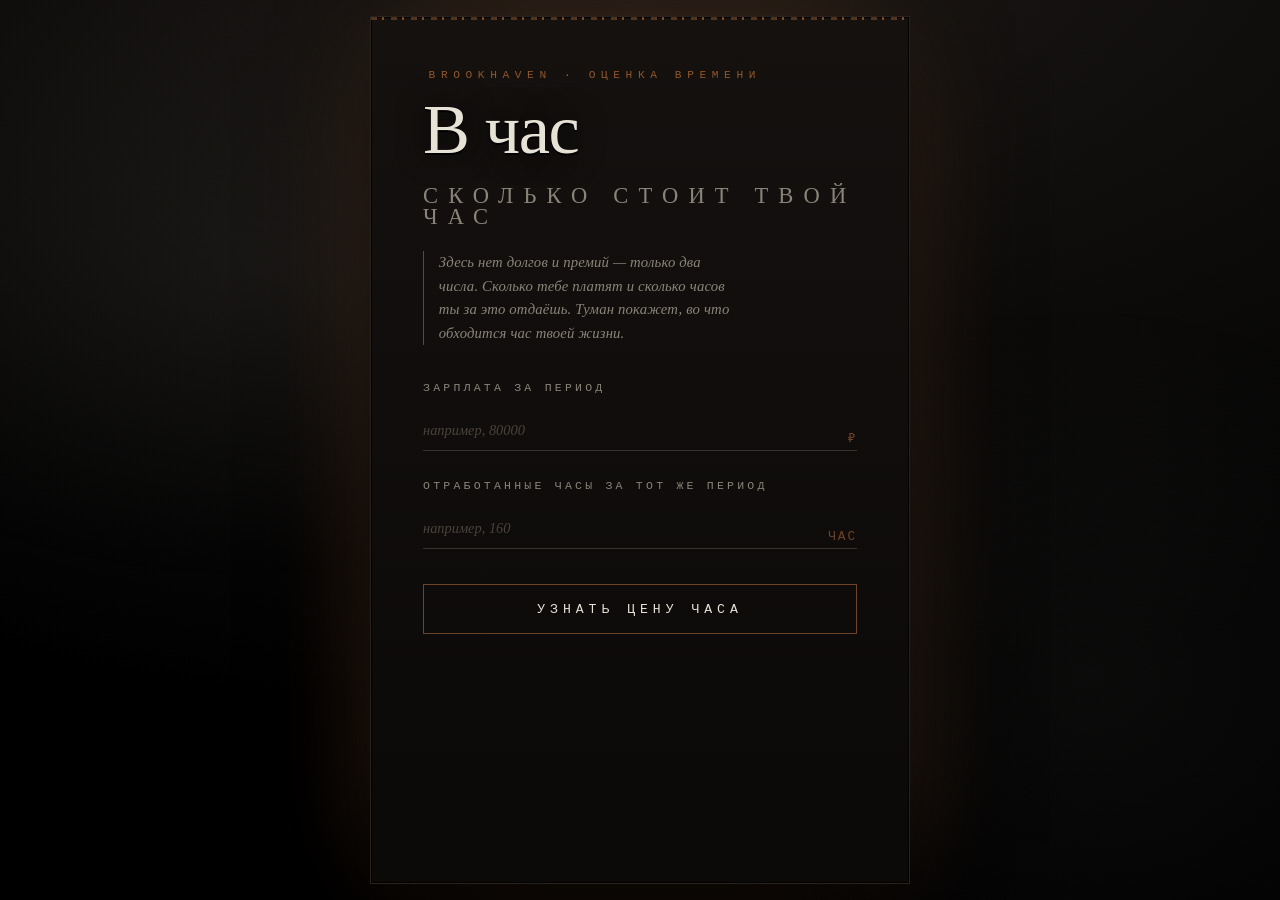
==== index.html @ 81066300 "Add hourly rate calculator with Silent Hill 2 aesthetic" ====
<!DOCTYPE html>
<html lang="ru">
<head>
<meta charset="UTF-8" />
<meta name="viewport" content="width=device-width, initial-scale=1.0" />
<title>В ЧАС — расчёт цены твоего времени</title>
<style>
  /*
    Silent Hill 2 — "Otherworld" income calculator.
    Палитра вытащена из ржавой решётки Подземелья, тумана Тихого Холма
    и сухой крови на стенах больницы Брукхейвен.
  */
  :root{
    --fog:        #c8c3b6;  /* выцветший туман */
    --ash:        #8a8478;  /* пепельный текст */
    --void:       #0a0908;  /* провал темноты */
    --void-soft:  #14110f;  /* грязный чёрный */
    --rust:       #6e4326;  /* ржавчина решётки */
    --rust-lit:   #a8632f;  /* подсвеченная ржавчина */
    --blood:      #6b1414;  /* запёкшаяся кровь */
    --blood-lit:  #9c2222;  /* свежее пятно */
    --bone:       #e7e2d6;  /* кость / бумага записки */
  }

  *{ box-sizing:border-box; margin:0; padding:0; }

  html,body{ height:100%; }

  body{
    min-height:100%;
    background:
      radial-gradient(120% 90% at 50% -10%, #1c1815 0%, var(--void) 60%, #000 100%);
    color:var(--fog);
    font-family:"Georgia","Times New Roman",serif;
    letter-spacing:.01em;
    display:flex;
    align-items:center;
    justify-content:center;
    padding:6vh 5vw;
    overflow-x:hidden;
    position:relative;
  }

  /* зернистый шум — телевизионная рябь приёмника */
  body::before{
    content:"";
    position:fixed;
    inset:-50%;
    pointer-events:none;
    z-index:5;
    opacity:.05;
    mix-blend-mode:overlay;
    background-image:url("data:image/svg+xml;utf8,<svg xmlns='http://www.w3.org/2000/svg' width='120' height='120'><filter id='n'><feTurbulence type='fractalNoise' baseFrequency='0.9' numOctaves='2' stitchTiles='stitch'/></filter><rect width='100%25' height='100%25' filter='url(%23n)'/></svg>");
    animation:grain .4s steps(3) infinite;
  }
  @keyframes grain{
    0%{transform:translate(0,0)} 33%{transform:translate(-2%,1%)} 66%{transform:translate(1%,-2%)} 100%{transform:translate(0,0)}
  }

  /* ползущий туман поверх всего */
  body::after{
    content:"";
    position:fixed;
    inset:0;
    pointer-events:none;
    z-index:4;
    background:
      radial-gradient(60% 50% at 20% 30%, rgba(200,195,182,.06), transparent 70%),
      radial-gradient(50% 60% at 85% 75%, rgba(200,195,182,.05), transparent 70%);
    animation:drift 26s ease-in-out infinite alternate;
  }
  @keyframes drift{
    from{transform:translate(-3%,0) scale(1.05)} to{transform:translate(4%,2%) scale(1.12)}
  }

  .frame{
    position:relative;
    z-index:6;
    width:100%;
    max-width:540px;
    background:linear-gradient(180deg, var(--void-soft), #0c0a09 90%);
    border:1px solid #2a231d;
    box-shadow:
      0 0 0 1px #000 inset,
      0 30px 80px -20px #000,
      0 0 120px -40px var(--rust);
    padding:clamp(28px,6vw,52px);
  }

  /* ржавая верхняя кромка — намёк на решётку Otherworld */
  .frame::before{
    content:"";
    position:absolute; left:0; right:0; top:0; height:3px;
    background:repeating-linear-gradient(90deg,
      var(--rust) 0 6px, transparent 6px 11px, var(--rust-lit) 11px 13px, transparent 13px 20px);
    opacity:.7;
  }

  .eyebrow{
    font-family:"Courier New",monospace;
    font-size:.7rem;
    letter-spacing:.5em;
    text-transform:uppercase;
    color:var(--rust-lit);
    padding-left:.5em;
    margin-bottom:1.4em;
    opacity:.85;
  }

  h1{
    font-size:clamp(2.6rem,11vw,4.4rem);
    line-height:.92;
    font-weight:400;
    color:var(--bone);
    letter-spacing:-.02em;
    text-shadow:0 2px 0 #000, 0 0 30px rgba(0,0,0,.9);
    margin-bottom:.15em;
  }
  h1 .pale{
    display:block;
    font-size:.32em;
    letter-spacing:.45em;
    color:var(--ash);
    text-transform:uppercase;
    margin-top:1.1em;
    text-shadow:none;
  }

  .note{
    font-style:italic;
    color:var(--ash);
    font-size:.92rem;
    line-height:1.6;
    margin:1.6em 0 2.4em;
    padding-left:1em;
    border-left:1px solid var(--rust);
    max-width:42ch;
  }

  .field{ margin-bottom:1.7em; }

  label{
    display:block;
    font-family:"Courier New",monospace;
    font-size:.72rem;
    letter-spacing:.28em;
    text-transform:uppercase;
    color:var(--ash);
    margin-bottom:.7em;
  }

  .input-wrap{ position:relative; }

  input[type="text"]{
    width:100%;
    background:transparent;
    border:none;
    border-bottom:1px solid #3a312a;
    color:var(--bone);
    font-family:"Georgia",serif;
    font-size:1.9rem;
    padding:.2em 2.2em .25em 0;
    outline:none;
    transition:border-color .4s, color .4s;
  }
  input::placeholder{ color:#4a423a; font-style:italic; font-size:.9rem; }
  input:focus{ border-color:var(--rust-lit); color:#fff; }

  .unit{
    position:absolute; right:0; bottom:.45em;
    font-family:"Courier New",monospace;
    font-size:.8rem; color:var(--rust); letter-spacing:.15em;
  }

  /* подсветка-«фонарик» под активным полем */
  .input-wrap::after{
    content:""; position:absolute; left:0; bottom:-1px; height:1px; width:0;
    background:linear-gradient(90deg,var(--blood-lit),var(--rust-lit));
    transition:width .5s ease;
  }
  .input-wrap:focus-within::after{ width:100%; }

  button{
    width:100%;
    margin-top:.6em;
    background:transparent;
    color:var(--bone);
    border:1px solid var(--rust);
    font-family:"Courier New",monospace;
    font-size:.82rem;
    letter-spacing:.38em;
    text-transform:uppercase;
    padding:1.25em;
    cursor:pointer;
    position:relative;
    overflow:hidden;
    transition:color .4s, border-color .4s, letter-spacing .4s;
  }
  button::before{
    content:""; position:absolute; inset:0; z-index:-1;
    background:linear-gradient(90deg,var(--blood),var(--rust));
    transform:translateX(-101%);
    transition:transform .5s ease;
  }
  button:hover{ color:#fff; border-color:var(--blood-lit); letter-spacing:.44em; }
  button:hover::before{ transform:translateX(0); }
  button:focus-visible{ outline:2px solid var(--rust-lit); outline-offset:3px; }

  /* результат — проявляется из тумана */
  .verdict{
    margin-top:2.6em;
    padding-top:2em;
    border-top:1px solid #2a231d;
    opacity:0;
    filter:blur(8px);
    transform:translateY(10px);
    transition:opacity .9s ease, filter .9s ease, transform .9s ease;
  }
  .verdict.show{ opacity:1; filter:blur(0); transform:none; }

  .verdict .lead{
    font-family:"Courier New",monospace;
    font-size:.7rem; letter-spacing:.4em; text-transform:uppercase;
    color:var(--ash); margin-bottom:.5em;
  }
  .rate{
    font-size:clamp(3rem,16vw,5.5rem);
    line-height:1; color:var(--bone); font-weight:400;
    text-shadow:0 0 40px rgba(168,99,47,.25);
  }
  .rate small{ font-size:.28em; color:var(--rust-lit); letter-spacing:.1em; margin-left:.3em; }

  .epitaph{
    margin-top:1.1em;
    font-style:italic;
    font-size:.95rem;
    color:var(--ash);
    line-height:1.55;
    max-width:40ch;
  }

  .verdict.error .rate{ color:var(--blood-lit); font-size:clamp(1.6rem,7vw,2.4rem); font-style:italic; }
  .verdict.error .lead{ color:var(--blood-lit); }

  @media (prefers-reduced-motion: reduce){
    body::before, body::after{ animation:none; }
    .verdict{ transition:opacity .3s; filter:none; transform:none; }
  }
</style>
</head>
<body>
  <main class="frame">
    <p class="eyebrow">Brookhaven · оценка времени</p>
    <h1>В&nbsp;час
      <span class="pale">сколько стоит твой час</span>
    </h1>

    <p class="note">
      Здесь нет долгов и премий — только два числа. Сколько тебе платят и
      сколько часов ты за это отдаёшь. Туман покажет, во что обходится час
      твоей жизни.
    </p>

    <form id="calc" novalidate>
      <div class="field">
        <label for="salary">Зарплата за период</label>
        <div class="input-wrap">
          <input id="salary" type="text" inputmode="decimal"
                 placeholder="например, 80000" autocomplete="off" />
          <span class="unit">₽</span>
        </div>
      </div>

      <div class="field">
        <label for="hours">Отработанные часы за тот же период</label>
        <div class="input-wrap">
          <input id="hours" type="text" inputmode="decimal"
                 placeholder="например, 160" autocomplete="off" />
          <span class="unit">ЧАС</span>
        </div>
      </div>

      <button type="submit">Узнать цену часа</button>
    </form>

    <section id="verdict" class="verdict" aria-live="polite">
      <p class="lead">Цена одного часа</p>
      <p class="rate" id="rate">—</p>
      <p class="epitaph" id="epitaph"></p>
    </section>
  </main>

<script>
  (function(){
    "use strict";

    var form    = document.getElementById("calc");
    var salaryI = document.getElementById("salary");
    var hoursI  = document.getElementById("hours");
    var verdict = document.getElementById("verdict");
    var rateEl  = document.getElementById("rate");
    var epitaph = document.getElementById("epitaph");

    // парсим число, прощая пробелы и запятую вместо точки
    function num(raw){
      if(raw == null) return NaN;
      var cleaned = String(raw).replace(/\s/g,"").replace(",",".");
      if(cleaned === "") return NaN;
      return Number(cleaned);
    }

    function money(v){
      return v.toLocaleString("ru-RU",{ minimumFractionDigits:2, maximumFractionDigits:2 });
    }

    // строки в духе Тихого Холма — зависят от того, насколько дёшев час
    function epitaphFor(rate){
      if(rate < 100)  return "Туман густой. За такие деньги его и не разглядеть.";
      if(rate < 300)  return "Часы уходят в темноту по одному. Ты их почти не замечаешь.";
      if(rate < 700)  return "Каждый час чего-то стоит. Вопрос — стоишь ли ты его себе.";
      if(rate < 1500) return "Дорога. Но и плата за неё под стать.";
      return "Время здесь ценят. Постарайся не потратить его впустую.";
    }

    function fail(msg){
      verdict.classList.add("error");
      verdict.classList.remove("show");
      // перезапуск анимации проявления
      void verdict.offsetWidth;
      rateEl.textContent = msg;
      epitaph.textContent = "";
      verdict.classList.add("show");
    }

    function show(rate){
      verdict.classList.remove("error");
      verdict.classList.remove("show");
      void verdict.offsetWidth;
      rateEl.innerHTML = money(rate) + ' <small>₽ / час</small>';
      epitaph.textContent = epitaphFor(rate);
      verdict.classList.add("show");
    }

    form.addEventListener("submit", function(e){
      e.preventDefault();
      var s = num(salaryI.value);
      var h = num(hoursI.value);

      if(isNaN(s) || isNaN(h)){
        fail("Назови оба числа."); return;
      }
      if(s < 0 || h < 0){
        fail("Отрицательного времени не бывает."); return;
      }
      if(h === 0){
        fail("Ноль часов — ноль ответа."); return;
      }
      show(s / h);
    });
  })();
</script>
</body>
</html>
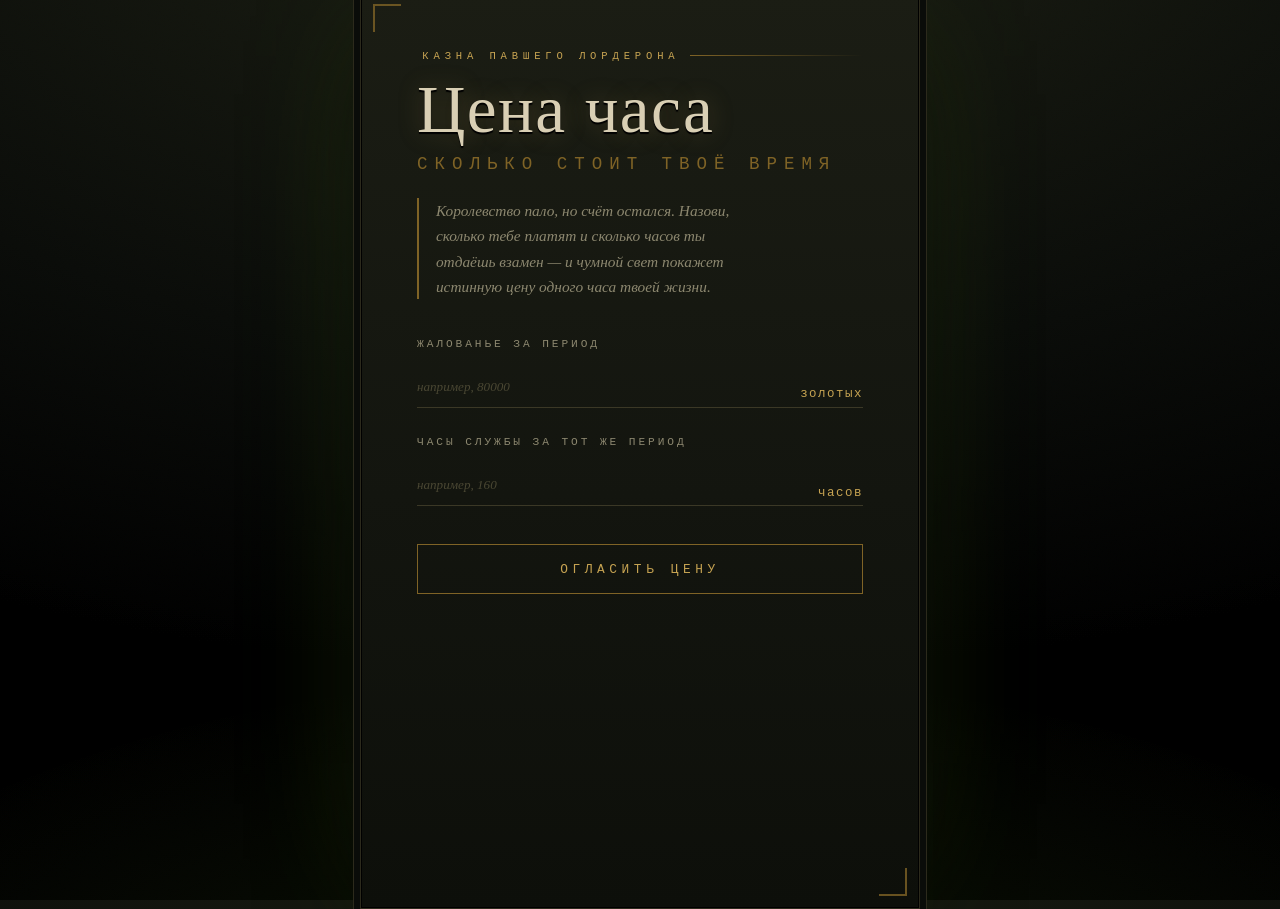
==== commit fe18f036: "Redesign UI with fallen Lordaeron / Forsaken aesthetic" ====
--- a/index.html
+++ b/index.html
@@ -3,287 +3,256 @@
 <head>
 <meta charset="UTF-8" />
 <meta name="viewport" content="width=device-width, initial-scale=1.0" />
-<title>В ЧАС — расчёт цены твоего времени</title>
+<title>Казна Лордерона — цена часа</title>
 <style>
   /*
-    Silent Hill 2 — "Otherworld" income calculator.
-    Палитра вытащена из ржавой решётки Подземелья, тумана Тихого Холма
-    и сухой крови на стенах больницы Брукхейвен.
+    Павший Лордерон / Отрекшиеся.
+    Потускневшее королевское золото на чёрном камне, кость пергамента
+    и некротический чумной свет Подгорода. Палитра аптекаря Чумы.
   */
   :root{
-    --fog:        #c8c3b6;  /* выцветший туман */
-    --ash:        #8a8478;  /* пепельный текст */
-    --void:       #0a0908;  /* провал темноты */
-    --void-soft:  #14110f;  /* грязный чёрный */
-    --rust:       #6e4326;  /* ржавчина решётки */
-    --rust-lit:   #a8632f;  /* подсвеченная ржавчина */
-    --blood:      #6b1414;  /* запёкшаяся кровь */
-    --blood-lit:  #9c2222;  /* свежее пятно */
-    --bone:       #e7e2d6;  /* кость / бумага записки */
+    --crypt:     #0a0c09;  /* провал склепа */
+    --stone:     #13150f;  /* камень стены */
+    --stone-up:  #1b1d14;  /* подсвеченный камень */
+    --bone:      #d9cfb4;  /* кость / пергамент */
+    --bone-dim:  #8c876f;  /* выцветший пергамент */
+    --gold:      #7f6326;  /* потускневшее золото */
+    --gold-lit:  #c6a352;  /* блик короны */
+    --blight:    #7bbf2e;  /* чумная зелень */
+    --blight-lit:#aef25a;  /* свечение язвы */
+    --rot:       #2a3318;  /* мшистый тлен */
+    --royal:     #3a2348;  /* королевский пурпур, выцветший */
   }
 
   *{ box-sizing:border-box; margin:0; padding:0; }
-
   html,body{ height:100%; }
 
   body{
     min-height:100%;
     background:
-      radial-gradient(120% 90% at 50% -10%, #1c1815 0%, var(--void) 60%, #000 100%);
-    color:var(--fog);
-    font-family:"Georgia","Times New Roman",serif;
-    letter-spacing:.01em;
-    display:flex;
-    align-items:center;
-    justify-content:center;
+      radial-gradient(130% 80% at 50% 118%, rgba(123,191,46,.10), transparent 55%),
+      radial-gradient(120% 90% at 50% -15%, #1d2014 0%, var(--crypt) 62%, #000 100%);
+    color:var(--bone);
+    font-family:"Palatino Linotype","Book Antiqua",Palatino,"Georgia",serif;
+    display:flex; align-items:center; justify-content:center;
     padding:6vh 5vw;
-    overflow-x:hidden;
-    position:relative;
-  }
-
-  /* зернистый шум — телевизионная рябь приёмника */
+    position:relative; overflow-x:hidden;
+  }
+
+  /* поднимающиеся чумные споры */
+  .spore{
+    position:fixed; bottom:-12px; z-index:2;
+    width:3px; height:3px; border-radius:50%;
+    background:var(--blight-lit);
+    box-shadow:0 0 6px 1px rgba(174,242,90,.7);
+    opacity:0; pointer-events:none;
+    animation:rise linear infinite;
+  }
+  @keyframes rise{
+    0%{ transform:translateY(0) translateX(0); opacity:0; }
+    12%{ opacity:.55; }
+    80%{ opacity:.35; }
+    100%{ transform:translateY(-104vh) translateX(var(--sx,10px)); opacity:0; }
+  }
+
+  /* лёгкая каменная зернистость */
   body::before{
-    content:"";
-    position:fixed;
-    inset:-50%;
-    pointer-events:none;
-    z-index:5;
-    opacity:.05;
-    mix-blend-mode:overlay;
-    background-image:url("data:image/svg+xml;utf8,<svg xmlns='http://www.w3.org/2000/svg' width='120' height='120'><filter id='n'><feTurbulence type='fractalNoise' baseFrequency='0.9' numOctaves='2' stitchTiles='stitch'/></filter><rect width='100%25' height='100%25' filter='url(%23n)'/></svg>");
-    animation:grain .4s steps(3) infinite;
-  }
-  @keyframes grain{
-    0%{transform:translate(0,0)} 33%{transform:translate(-2%,1%)} 66%{transform:translate(1%,-2%)} 100%{transform:translate(0,0)}
-  }
-
-  /* ползущий туман поверх всего */
-  body::after{
-    content:"";
-    position:fixed;
-    inset:0;
-    pointer-events:none;
-    z-index:4;
+    content:""; position:fixed; inset:0; z-index:1; pointer-events:none;
+    opacity:.045; mix-blend-mode:overlay;
+    background-image:url("data:image/svg+xml;utf8,<svg xmlns='http://www.w3.org/2000/svg' width='140' height='140'><filter id='n'><feTurbulence type='fractalNoise' baseFrequency='0.85' numOctaves='2'/></filter><rect width='100%25' height='100%25' filter='url(%23n)'/></svg>");
+  }
+
+  .decree{
+    position:relative; z-index:3;
+    width:100%; max-width:560px;
     background:
-      radial-gradient(60% 50% at 20% 30%, rgba(200,195,182,.06), transparent 70%),
-      radial-gradient(50% 60% at 85% 75%, rgba(200,195,182,.05), transparent 70%);
-    animation:drift 26s ease-in-out infinite alternate;
-  }
-  @keyframes drift{
-    from{transform:translate(-3%,0) scale(1.05)} to{transform:translate(4%,2%) scale(1.12)}
-  }
-
-  .frame{
-    position:relative;
-    z-index:6;
-    width:100%;
-    max-width:540px;
-    background:linear-gradient(180deg, var(--void-soft), #0c0a09 90%);
-    border:1px solid #2a231d;
+      linear-gradient(180deg, var(--stone-up), var(--stone) 55%, #0d0f0a 100%);
+    border:1px solid #2c2a1c;
+    padding:clamp(30px,6.5vw,58px) clamp(26px,6vw,56px) clamp(34px,6vw,56px);
     box-shadow:
       0 0 0 1px #000 inset,
-      0 30px 80px -20px #000,
-      0 0 120px -40px var(--rust);
-    padding:clamp(28px,6vw,52px);
-  }
-
-  /* ржавая верхняя кромка — намёк на решётку Otherworld */
-  .frame::before{
-    content:"";
-    position:absolute; left:0; right:0; top:0; height:3px;
-    background:repeating-linear-gradient(90deg,
-      var(--rust) 0 6px, transparent 6px 11px, var(--rust-lit) 11px 13px, transparent 13px 20px);
-    opacity:.7;
-  }
-
-  .eyebrow{
+      0 0 0 6px #0a0c09,
+      0 0 0 7px #2c2a1c,
+      0 40px 90px -25px #000,
+      0 0 160px -50px rgba(123,191,46,.4);
+  }
+  /* золочёные уголки королевского указа */
+  .decree::before, .decree::after{
+    content:""; position:absolute; width:26px; height:26px; pointer-events:none;
+    border:2px solid var(--gold); opacity:.8;
+  }
+  .decree::before{ top:12px; left:12px; border-right:none; border-bottom:none; }
+  .decree::after{ bottom:12px; right:12px; border-left:none; border-top:none; }
+
+  .crest{
     font-family:"Courier New",monospace;
-    font-size:.7rem;
-    letter-spacing:.5em;
-    text-transform:uppercase;
-    color:var(--rust-lit);
-    padding-left:.5em;
-    margin-bottom:1.4em;
-    opacity:.85;
-  }
+    font-size:.66rem; letter-spacing:.46em; text-transform:uppercase;
+    color:var(--gold-lit); padding-left:.5em; margin-bottom:1.5em;
+    display:flex; align-items:center; gap:1em;
+  }
+  .crest::after{ content:""; flex:1; height:1px;
+    background:linear-gradient(90deg, var(--gold), transparent); }
 
   h1{
-    font-size:clamp(2.6rem,11vw,4.4rem);
-    line-height:.92;
-    font-weight:400;
+    font-size:clamp(2.5rem,10vw,4.2rem);
+    line-height:.94; font-weight:400; letter-spacing:.02em;
     color:var(--bone);
-    letter-spacing:-.02em;
-    text-shadow:0 2px 0 #000, 0 0 30px rgba(0,0,0,.9);
-    margin-bottom:.15em;
-  }
-  h1 .pale{
-    display:block;
-    font-size:.32em;
-    letter-spacing:.45em;
-    color:var(--ash);
-    text-transform:uppercase;
-    margin-top:1.1em;
+    /* выгравированное золото на камне */
+    text-shadow:
+      0 1px 0 #000, 0 2px 1px #000,
+      0 0 26px rgba(198,163,82,.25);
+    margin-bottom:.2em;
+  }
+  h1 .sub{
+    display:block; margin-top:.85em;
+    font-size:.26em; letter-spacing:.4em; text-transform:uppercase;
+    color:var(--gold); font-family:"Courier New",monospace;
     text-shadow:none;
   }
 
-  .note{
-    font-style:italic;
-    color:var(--ash);
-    font-size:.92rem;
-    line-height:1.6;
-    margin:1.6em 0 2.4em;
-    padding-left:1em;
-    border-left:1px solid var(--rust);
-    max-width:42ch;
-  }
-
-  .field{ margin-bottom:1.7em; }
-
+  .scripture{
+    font-style:italic; color:var(--bone-dim);
+    font-size:.96rem; line-height:1.65; max-width:44ch;
+    margin:1.7em 0 2.5em; padding-left:1.1em;
+    border-left:2px solid var(--gold);
+  }
+
+  .field{ margin-bottom:1.8em; }
   label{
-    display:block;
-    font-family:"Courier New",monospace;
-    font-size:.72rem;
-    letter-spacing:.28em;
-    text-transform:uppercase;
-    color:var(--ash);
-    margin-bottom:.7em;
-  }
-
-  .input-wrap{ position:relative; }
-
+    display:block; font-family:"Courier New",monospace;
+    font-size:.7rem; letter-spacing:.26em; text-transform:uppercase;
+    color:var(--bone-dim); margin-bottom:.75em;
+  }
+  .well{ position:relative; }
   input[type="text"]{
-    width:100%;
-    background:transparent;
-    border:none;
-    border-bottom:1px solid #3a312a;
-    color:var(--bone);
-    font-family:"Georgia",serif;
-    font-size:1.9rem;
-    padding:.2em 2.2em .25em 0;
-    outline:none;
+    width:100%; background:transparent; border:none;
+    border-bottom:1px solid #3b3826; color:var(--bone);
+    font-family:inherit; font-size:1.95rem;
+    padding:.15em 2.4em .25em 0; outline:none;
     transition:border-color .4s, color .4s;
   }
-  input::placeholder{ color:#4a423a; font-style:italic; font-size:.9rem; }
-  input:focus{ border-color:var(--rust-lit); color:#fff; }
-
-  .unit{
-    position:absolute; right:0; bottom:.45em;
-    font-family:"Courier New",monospace;
-    font-size:.8rem; color:var(--rust); letter-spacing:.15em;
-  }
-
-  /* подсветка-«фонарик» под активным полем */
-  .input-wrap::after{
+  input::placeholder{ color:#4a4733; font-style:italic; font-size:.82rem; }
+  input:focus{ border-color:var(--blight); color:#fff; }
+  .coin{
+    position:absolute; right:0; bottom:.5em;
+    font-family:"Courier New",monospace; font-size:.78rem;
+    color:var(--gold-lit); letter-spacing:.12em;
+  }
+  .well::after{
     content:""; position:absolute; left:0; bottom:-1px; height:1px; width:0;
-    background:linear-gradient(90deg,var(--blood-lit),var(--rust-lit));
+    background:linear-gradient(90deg, var(--blight-lit), var(--gold-lit));
+    box-shadow:0 0 8px rgba(174,242,90,.6);
     transition:width .5s ease;
   }
-  .input-wrap:focus-within::after{ width:100%; }
+  .well:focus-within::after{ width:100%; }
 
   button{
-    width:100%;
-    margin-top:.6em;
-    background:transparent;
-    color:var(--bone);
-    border:1px solid var(--rust);
-    font-family:"Courier New",monospace;
-    font-size:.82rem;
-    letter-spacing:.38em;
-    text-transform:uppercase;
-    padding:1.25em;
-    cursor:pointer;
-    position:relative;
-    overflow:hidden;
-    transition:color .4s, border-color .4s, letter-spacing .4s;
+    width:100%; margin-top:.7em;
+    background:transparent; color:var(--gold-lit);
+    border:1px solid var(--gold);
+    font-family:"Courier New",monospace; font-size:.8rem;
+    letter-spacing:.36em; text-transform:uppercase;
+    padding:1.3em; cursor:pointer; position:relative; overflow:hidden;
+    transition:color .4s, border-color .4s, letter-spacing .4s, box-shadow .4s;
   }
   button::before{
     content:""; position:absolute; inset:0; z-index:-1;
-    background:linear-gradient(90deg,var(--blood),var(--rust));
-    transform:translateX(-101%);
-    transition:transform .5s ease;
-  }
-  button:hover{ color:#fff; border-color:var(--blood-lit); letter-spacing:.44em; }
+    background:linear-gradient(90deg, var(--rot), var(--blight));
+    transform:translateX(-101%); transition:transform .5s ease;
+  }
+  button:hover{
+    color:#0a0c09; border-color:var(--blight-lit); letter-spacing:.42em;
+    box-shadow:0 0 30px -6px rgba(174,242,90,.5);
+  }
   button:hover::before{ transform:translateX(0); }
-  button:focus-visible{ outline:2px solid var(--rust-lit); outline-offset:3px; }
-
-  /* результат — проявляется из тумана */
+  button:focus-visible{ outline:2px solid var(--blight-lit); outline-offset:3px; }
+
   .verdict{
-    margin-top:2.6em;
-    padding-top:2em;
-    border-top:1px solid #2a231d;
-    opacity:0;
-    filter:blur(8px);
-    transform:translateY(10px);
+    margin-top:2.7em; padding-top:2.1em;
+    border-top:1px solid #2c2a1c; text-align:center;
+    opacity:0; filter:blur(7px); transform:translateY(10px);
     transition:opacity .9s ease, filter .9s ease, transform .9s ease;
   }
   .verdict.show{ opacity:1; filter:blur(0); transform:none; }
 
-  .verdict .lead{
-    font-family:"Courier New",monospace;
-    font-size:.7rem; letter-spacing:.4em; text-transform:uppercase;
-    color:var(--ash); margin-bottom:.5em;
+  /* печать-сигила над приговором */
+  .sigil{
+    width:42px; height:42px; margin:0 auto .9em;
+    border:1px solid var(--gold); border-radius:50%;
+    display:grid; place-items:center; position:relative;
+    color:var(--blight-lit); font-size:1.1rem;
+    box-shadow:0 0 18px -2px rgba(174,242,90,.5), inset 0 0 12px -4px rgba(174,242,90,.5);
+  }
+  .sigil::before{
+    content:""; position:absolute; inset:4px; border:1px solid #2c2a1c; border-radius:50%;
+  }
+  .verdict.show .sigil{ animation:pulse 3.2s ease-in-out infinite; }
+  @keyframes pulse{ 0%,100%{ box-shadow:0 0 14px -2px rgba(174,242,90,.4), inset 0 0 10px -4px rgba(174,242,90,.4);} 50%{ box-shadow:0 0 26px 0 rgba(174,242,90,.7), inset 0 0 16px -3px rgba(174,242,90,.7);} }
+
+  .lead{
+    font-family:"Courier New",monospace; font-size:.68rem;
+    letter-spacing:.38em; text-transform:uppercase;
+    color:var(--bone-dim); margin-bottom:.55em;
   }
   .rate{
-    font-size:clamp(3rem,16vw,5.5rem);
-    line-height:1; color:var(--bone); font-weight:400;
-    text-shadow:0 0 40px rgba(168,99,47,.25);
-  }
-  .rate small{ font-size:.28em; color:var(--rust-lit); letter-spacing:.1em; margin-left:.3em; }
-
+    font-size:clamp(3rem,15vw,5.4rem); line-height:1; color:#eafad0;
+    text-shadow:0 0 36px rgba(174,242,90,.45), 0 2px 0 #000;
+  }
+  .rate small{ font-size:.26em; color:var(--gold-lit); letter-spacing:.1em; margin-left:.35em; text-shadow:none; }
   .epitaph{
-    margin-top:1.1em;
-    font-style:italic;
-    font-size:.95rem;
-    color:var(--ash);
-    line-height:1.55;
-    max-width:40ch;
-  }
-
-  .verdict.error .rate{ color:var(--blood-lit); font-size:clamp(1.6rem,7vw,2.4rem); font-style:italic; }
-  .verdict.error .lead{ color:var(--blood-lit); }
+    margin-top:1.15em; font-style:italic; color:var(--bone-dim);
+    font-size:.98rem; line-height:1.6; max-width:42ch;
+    margin-left:auto; margin-right:auto;
+  }
+  .verdict.error .sigil{ color:#d98a8a; border-color:#5a2a2a; box-shadow:0 0 16px -3px rgba(180,60,60,.5); }
+  .verdict.error .rate{ font-size:clamp(1.5rem,6.5vw,2.3rem); color:#d98a8a; font-style:italic; text-shadow:0 2px 0 #000; }
+  .verdict.error .lead{ color:#9c5454; }
 
   @media (prefers-reduced-motion: reduce){
-    body::before, body::after{ animation:none; }
+    .spore{ display:none; }
     .verdict{ transition:opacity .3s; filter:none; transform:none; }
+    .verdict.show .sigil{ animation:none; }
   }
 </style>
 </head>
 <body>
-  <main class="frame">
-    <p class="eyebrow">Brookhaven · оценка времени</p>
-    <h1>В&nbsp;час
-      <span class="pale">сколько стоит твой час</span>
+  <main class="decree">
+    <p class="crest">Казна павшего Лордерона</p>
+
+    <h1>Цена часа
+      <span class="sub">сколько стоит твоё время</span>
     </h1>
 
-    <p class="note">
-      Здесь нет долгов и премий — только два числа. Сколько тебе платят и
-      сколько часов ты за это отдаёшь. Туман покажет, во что обходится час
-      твоей жизни.
+    <p class="scripture">
+      Королевство пало, но счёт остался. Назови, сколько тебе платят и
+      сколько часов ты отдаёшь взамен — и чумной свет покажет истинную
+      цену одного часа твоей жизни.
     </p>
 
     <form id="calc" novalidate>
       <div class="field">
-        <label for="salary">Зарплата за период</label>
-        <div class="input-wrap">
+        <label for="salary">Жалованье за период</label>
+        <div class="well">
           <input id="salary" type="text" inputmode="decimal"
                  placeholder="например, 80000" autocomplete="off" />
-          <span class="unit">₽</span>
+          <span class="coin">золотых</span>
         </div>
       </div>
 
       <div class="field">
-        <label for="hours">Отработанные часы за тот же период</label>
-        <div class="input-wrap">
+        <label for="hours">Часы службы за тот же период</label>
+        <div class="well">
           <input id="hours" type="text" inputmode="decimal"
                  placeholder="например, 160" autocomplete="off" />
-          <span class="unit">ЧАС</span>
+          <span class="coin">часов</span>
         </div>
       </div>
 
-      <button type="submit">Узнать цену часа</button>
+      <button type="submit">Огласить цену</button>
     </form>
 
     <section id="verdict" class="verdict" aria-live="polite">
+      <div class="sigil" aria-hidden="true">☠</div>
       <p class="lead">Цена одного часа</p>
       <p class="rate" id="rate">—</p>
       <p class="epitaph" id="epitaph"></p>
@@ -301,43 +270,31 @@
     var rateEl  = document.getElementById("rate");
     var epitaph = document.getElementById("epitaph");
 
-    // парсим число, прощая пробелы и запятую вместо точки
     function num(raw){
       if(raw == null) return NaN;
-      var cleaned = String(raw).replace(/\s/g,"").replace(",",".");
-      if(cleaned === "") return NaN;
-      return Number(cleaned);
-    }
-
+      var c = String(raw).replace(/\s/g,"").replace(",",".");
+      if(c === "") return NaN;
+      return Number(c);
+    }
     function money(v){
       return v.toLocaleString("ru-RU",{ minimumFractionDigits:2, maximumFractionDigits:2 });
     }
 
-    // строки в духе Тихого Холма — зависят от того, насколько дёшев час
+    // приговоры в духе Отрекшихся — тем мрачнее, чем дешевле час
     function epitaphFor(rate){
-      if(rate < 100)  return "Туман густой. За такие деньги его и не разглядеть.";
-      if(rate < 300)  return "Часы уходят в темноту по одному. Ты их почти не замечаешь.";
-      if(rate < 700)  return "Каждый час чего-то стоит. Вопрос — стоишь ли ты его себе.";
-      if(rate < 1500) return "Дорога. Но и плата за неё под стать.";
-      return "Время здесь ценят. Постарайся не потратить его впустую.";
-    }
-
-    function fail(msg){
-      verdict.classList.add("error");
+      if(rate < 100)  return "За такую плату даже мёртвые не встанут с колен.";
+      if(rate < 300)  return "Часы утекают, как песок сквозь костяные пальцы.";
+      if(rate < 700)  return "Достойно живого. Покуда ты ещё дышишь.";
+      if(rate < 1500) return "Король одобрил бы такую казну.";
+      return "Даже Тёмная Госпожа оценила бы твою цену.";
+    }
+
+    function render(cls, headHTML, body){
+      verdict.classList.toggle("error", cls === "error");
       verdict.classList.remove("show");
-      // перезапуск анимации проявления
-      void verdict.offsetWidth;
-      rateEl.textContent = msg;
-      epitaph.textContent = "";
-      verdict.classList.add("show");
-    }
-
-    function show(rate){
-      verdict.classList.remove("error");
-      verdict.classList.remove("show");
-      void verdict.offsetWidth;
-      rateEl.innerHTML = money(rate) + ' <small>₽ / час</small>';
-      epitaph.textContent = epitaphFor(rate);
+      void verdict.offsetWidth;          // перезапуск проявления
+      rateEl.innerHTML = headHTML;
+      epitaph.textContent = body || "";
       verdict.classList.add("show");
     }
 
@@ -346,17 +303,31 @@
       var s = num(salaryI.value);
       var h = num(hoursI.value);
 
-      if(isNaN(s) || isNaN(h)){
-        fail("Назови оба числа."); return;
-      }
-      if(s < 0 || h < 0){
-        fail("Отрицательного времени не бывает."); return;
-      }
-      if(h === 0){
-        fail("Ноль часов — ноль ответа."); return;
-      }
-      show(s / h);
+      if(isNaN(s) || isNaN(h)) return render("error", "Назови оба числа.");
+      if(s < 0 || h < 0)       return render("error", "Отрицательного времени не бывает.");
+      if(h === 0)              return render("error", "Ноль часов — ноль ответа.");
+
+      var rate = s / h;
+      render("ok", money(rate) + ' <small>зол. / час</small>', epitaphFor(rate));
     });
+  })();
+
+  // рассыпаем чумные споры
+  (function(){
+    if(window.matchMedia && window.matchMedia("(prefers-reduced-motion: reduce)").matches) return;
+    var n = 18;
+    for(var i=0;i<n;i++){
+      var s = document.createElement("span");
+      s.className = "spore";
+      s.style.left = (Math.random()*100) + "vw";
+      s.style.setProperty("--sx", (Math.random()*60-30) + "px");
+      var dur = 9 + Math.random()*11;
+      s.style.animationDuration = dur + "s";
+      s.style.animationDelay = (-Math.random()*dur) + "s";
+      var sz = 2 + Math.random()*2.5;
+      s.style.width = s.style.height = sz + "px";
+      document.body.appendChild(s);
+    }
   })();
 </script>
 </body>
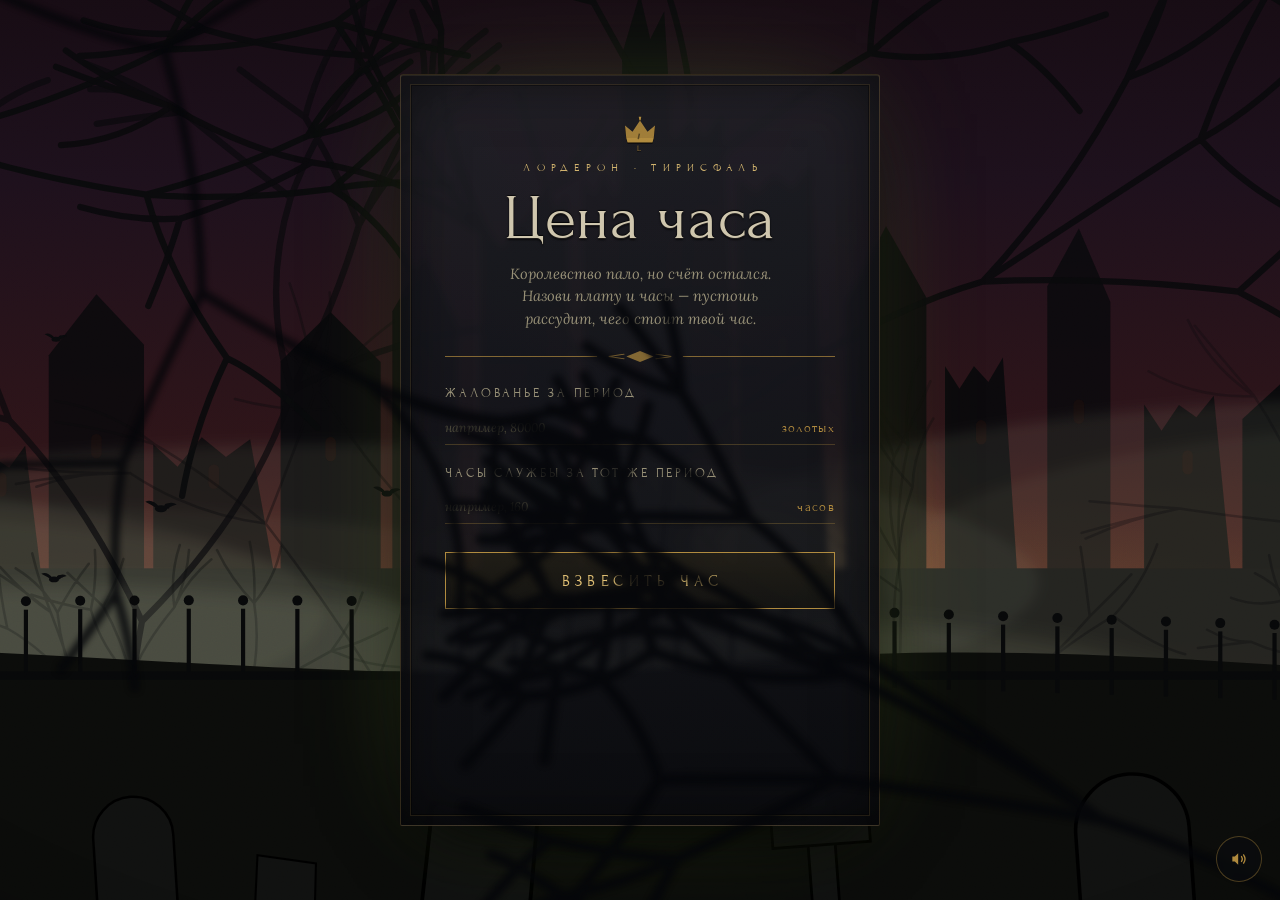
==== commit a5c3d764: "Redesign as parallax Tirisfal/Lordaeron scene with embedded fonts and reactive verdict" ====
--- a/index.html
+++ b/index.html
@@ -3,332 +3,764 @@
 <head>
 <meta charset="UTF-8" />
 <meta name="viewport" content="width=device-width, initial-scale=1.0" />
-<title>Казна Лордерона — цена часа</title>
+<meta name="theme-color" content="#0a0a0c" />
+<title>Цена часа — казначейство павшего Лордерона</title>
 <style>
-  /*
-    Павший Лордерон / Отрекшиеся.
-    Потускневшее королевское золото на чёрном камне, кость пергамента
-    и некротический чумной свет Подгорода. Палитра аптекаря Чумы.
-  */
-  :root{
-    --crypt:     #0a0c09;  /* провал склепа */
-    --stone:     #13150f;  /* камень стены */
-    --stone-up:  #1b1d14;  /* подсвеченный камень */
-    --bone:      #d9cfb4;  /* кость / пергамент */
-    --bone-dim:  #8c876f;  /* выцветший пергамент */
-    --gold:      #7f6326;  /* потускневшее золото */
-    --gold-lit:  #c6a352;  /* блик короны */
-    --blight:    #7bbf2e;  /* чумная зелень */
-    --blight-lit:#aef25a;  /* свечение язвы */
-    --rot:       #2a3318;  /* мшистый тлен */
-    --royal:     #3a2348;  /* королевский пурпур, выцветший */
-  }
-
-  *{ box-sizing:border-box; margin:0; padding:0; }
-  html,body{ height:100%; }
-
-  body{
-    min-height:100%;
-    background:
-      radial-gradient(130% 80% at 50% 118%, rgba(123,191,46,.10), transparent 55%),
-      radial-gradient(120% 90% at 50% -15%, #1d2014 0%, var(--crypt) 62%, #000 100%);
-    color:var(--bone);
-    font-family:"Palatino Linotype","Book Antiqua",Palatino,"Georgia",serif;
-    display:flex; align-items:center; justify-content:center;
-    padding:6vh 5vw;
-    position:relative; overflow-x:hidden;
-  }
-
-  /* поднимающиеся чумные споры */
-  .spore{
-    position:fixed; bottom:-12px; z-index:2;
-    width:3px; height:3px; border-radius:50%;
-    background:var(--blight-lit);
-    box-shadow:0 0 6px 1px rgba(174,242,90,.7);
-    opacity:0; pointer-events:none;
-    animation:rise linear infinite;
-  }
-  @keyframes rise{
-    0%{ transform:translateY(0) translateX(0); opacity:0; }
-    12%{ opacity:.55; }
-    80%{ opacity:.35; }
-    100%{ transform:translateY(-104vh) translateX(var(--sx,10px)); opacity:0; }
-  }
-
-  /* лёгкая каменная зернистость */
-  body::before{
-    content:""; position:fixed; inset:0; z-index:1; pointer-events:none;
-    opacity:.045; mix-blend-mode:overlay;
-    background-image:url("data:image/svg+xml;utf8,<svg xmlns='http://www.w3.org/2000/svg' width='140' height='140'><filter id='n'><feTurbulence type='fractalNoise' baseFrequency='0.85' numOctaves='2'/></filter><rect width='100%25' height='100%25' filter='url(%23n)'/></svg>");
-  }
-
-  .decree{
-    position:relative; z-index:3;
-    width:100%; max-width:560px;
-    background:
-      linear-gradient(180deg, var(--stone-up), var(--stone) 55%, #0d0f0a 100%);
-    border:1px solid #2c2a1c;
-    padding:clamp(30px,6.5vw,58px) clamp(26px,6vw,56px) clamp(34px,6vw,56px);
-    box-shadow:
-      0 0 0 1px #000 inset,
-      0 0 0 6px #0a0c09,
-      0 0 0 7px #2c2a1c,
-      0 40px 90px -25px #000,
-      0 0 160px -50px rgba(123,191,46,.4);
-  }
-  /* золочёные уголки королевского указа */
-  .decree::before, .decree::after{
-    content:""; position:absolute; width:26px; height:26px; pointer-events:none;
-    border:2px solid var(--gold); opacity:.8;
-  }
-  .decree::before{ top:12px; left:12px; border-right:none; border-bottom:none; }
-  .decree::after{ bottom:12px; right:12px; border-left:none; border-top:none; }
-
-  .crest{
-    font-family:"Courier New",monospace;
-    font-size:.66rem; letter-spacing:.46em; text-transform:uppercase;
-    color:var(--gold-lit); padding-left:.5em; margin-bottom:1.5em;
-    display:flex; align-items:center; gap:1em;
-  }
-  .crest::after{ content:""; flex:1; height:1px;
-    background:linear-gradient(90deg, var(--gold), transparent); }
-
-  h1{
-    font-size:clamp(2.5rem,10vw,4.2rem);
-    line-height:.94; font-weight:400; letter-spacing:.02em;
-    color:var(--bone);
-    /* выгравированное золото на камне */
-    text-shadow:
-      0 1px 0 #000, 0 2px 1px #000,
-      0 0 26px rgba(198,163,82,.25);
-    margin-bottom:.2em;
-  }
-  h1 .sub{
-    display:block; margin-top:.85em;
-    font-size:.26em; letter-spacing:.4em; text-transform:uppercase;
-    color:var(--gold); font-family:"Courier New",monospace;
-    text-shadow:none;
-  }
-
-  .scripture{
-    font-style:italic; color:var(--bone-dim);
-    font-size:.96rem; line-height:1.65; max-width:44ch;
-    margin:1.7em 0 2.5em; padding-left:1.1em;
-    border-left:2px solid var(--gold);
-  }
-
-  .field{ margin-bottom:1.8em; }
-  label{
-    display:block; font-family:"Courier New",monospace;
-    font-size:.7rem; letter-spacing:.26em; text-transform:uppercase;
-    color:var(--bone-dim); margin-bottom:.75em;
-  }
-  .well{ position:relative; }
-  input[type="text"]{
-    width:100%; background:transparent; border:none;
-    border-bottom:1px solid #3b3826; color:var(--bone);
-    font-family:inherit; font-size:1.95rem;
-    padding:.15em 2.4em .25em 0; outline:none;
-    transition:border-color .4s, color .4s;
-  }
-  input::placeholder{ color:#4a4733; font-style:italic; font-size:.82rem; }
-  input:focus{ border-color:var(--blight); color:#fff; }
-  .coin{
-    position:absolute; right:0; bottom:.5em;
-    font-family:"Courier New",monospace; font-size:.78rem;
-    color:var(--gold-lit); letter-spacing:.12em;
-  }
-  .well::after{
-    content:""; position:absolute; left:0; bottom:-1px; height:1px; width:0;
-    background:linear-gradient(90deg, var(--blight-lit), var(--gold-lit));
-    box-shadow:0 0 8px rgba(174,242,90,.6);
-    transition:width .5s ease;
-  }
-  .well:focus-within::after{ width:100%; }
-
-  button{
-    width:100%; margin-top:.7em;
-    background:transparent; color:var(--gold-lit);
-    border:1px solid var(--gold);
-    font-family:"Courier New",monospace; font-size:.8rem;
-    letter-spacing:.36em; text-transform:uppercase;
-    padding:1.3em; cursor:pointer; position:relative; overflow:hidden;
-    transition:color .4s, border-color .4s, letter-spacing .4s, box-shadow .4s;
-  }
-  button::before{
-    content:""; position:absolute; inset:0; z-index:-1;
-    background:linear-gradient(90deg, var(--rot), var(--blight));
-    transform:translateX(-101%); transition:transform .5s ease;
-  }
-  button:hover{
-    color:#0a0c09; border-color:var(--blight-lit); letter-spacing:.42em;
-    box-shadow:0 0 30px -6px rgba(174,242,90,.5);
-  }
-  button:hover::before{ transform:translateX(0); }
-  button:focus-visible{ outline:2px solid var(--blight-lit); outline-offset:3px; }
-
-  .verdict{
-    margin-top:2.7em; padding-top:2.1em;
-    border-top:1px solid #2c2a1c; text-align:center;
-    opacity:0; filter:blur(7px); transform:translateY(10px);
-    transition:opacity .9s ease, filter .9s ease, transform .9s ease;
-  }
-  .verdict.show{ opacity:1; filter:blur(0); transform:none; }
-
-  /* печать-сигила над приговором */
-  .sigil{
-    width:42px; height:42px; margin:0 auto .9em;
-    border:1px solid var(--gold); border-radius:50%;
-    display:grid; place-items:center; position:relative;
-    color:var(--blight-lit); font-size:1.1rem;
-    box-shadow:0 0 18px -2px rgba(174,242,90,.5), inset 0 0 12px -4px rgba(174,242,90,.5);
-  }
-  .sigil::before{
-    content:""; position:absolute; inset:4px; border:1px solid #2c2a1c; border-radius:50%;
-  }
-  .verdict.show .sigil{ animation:pulse 3.2s ease-in-out infinite; }
-  @keyframes pulse{ 0%,100%{ box-shadow:0 0 14px -2px rgba(174,242,90,.4), inset 0 0 10px -4px rgba(174,242,90,.4);} 50%{ box-shadow:0 0 26px 0 rgba(174,242,90,.7), inset 0 0 16px -3px rgba(174,242,90,.7);} }
-
-  .lead{
-    font-family:"Courier New",monospace; font-size:.68rem;
-    letter-spacing:.38em; text-transform:uppercase;
-    color:var(--bone-dim); margin-bottom:.55em;
-  }
-  .rate{
-    font-size:clamp(3rem,15vw,5.4rem); line-height:1; color:#eafad0;
-    text-shadow:0 0 36px rgba(174,242,90,.45), 0 2px 0 #000;
-  }
-  .rate small{ font-size:.26em; color:var(--gold-lit); letter-spacing:.1em; margin-left:.35em; text-shadow:none; }
-  .epitaph{
-    margin-top:1.15em; font-style:italic; color:var(--bone-dim);
-    font-size:.98rem; line-height:1.6; max-width:42ch;
-    margin-left:auto; margin-right:auto;
-  }
-  .verdict.error .sigil{ color:#d98a8a; border-color:#5a2a2a; box-shadow:0 0 16px -3px rgba(180,60,60,.5); }
-  .verdict.error .rate{ font-size:clamp(1.5rem,6.5vw,2.3rem); color:#d98a8a; font-style:italic; text-shadow:0 2px 0 #000; }
-  .verdict.error .lead{ color:#9c5454; }
-
-  @media (prefers-reduced-motion: reduce){
-    .spore{ display:none; }
-    .verdict{ transition:opacity .3s; filter:none; transform:none; }
-    .verdict.show .sigil{ animation:none; }
-  }
+@font-face{font-family:'Forum';font-style:normal;font-weight:400;font-display:swap;src:url([data-uri]) format('woff2');unicode-range:U+0301, U+0400-045F, U+0490-0491, U+04B0-04B1, U+2116;}@font-face{font-family:'Forum';font-style:normal;font-weight:400;font-display:swap;src:url([data-uri]) format('woff2');unicode-range:U+0000-00FF, U+0131, U+0152-0153, U+02BB-02BC, U+02C6, U+02DA, U+02DC, U+0304, U+0308, U+0329, U+2000-206F, U+20AC, U+2122, U+2191, U+2193, U+2212, U+2215, U+FEFF, U+FFFD;}@font-face{font-family:'Lora';font-style:italic;font-weight:400;font-display:swap;src:url([data-uri]) format('woff2');unicode-range:U+0301, U+0400-045F, U+0490-0491, U+04B0-04B1, U+2116;}@font-face{font-family:'Lora';font-style:italic;font-weight:400;font-display:swap;src:url([data-uri]) format('woff2');unicode-range:U+0000-00FF, U+0131, U+0152-0153, U+02BB-02BC, U+02C6, U+02DA, U+02DC, U+0304, U+0308, U+0329, U+2000-206F, U+20AC, U+2122, U+2191, U+2193, U+2212, U+2215, U+FEFF, U+FFFD;}@font-face{font-family:'Lora';font-style:normal;font-weight:400;font-display:swap;src:url([data-uri]) format('woff2');unicode-range:U+0301, U+0400-045F, U+0490-0491, U+04B0-04B1, U+2116;}@font-face{font-family:'Lora';font-style:normal;font-weight:400;font-display:swap;src:url([data-uri]) format('woff2');unicode-range:U+0000-00FF, U+0131, U+0152-0153, U+02BB-02BC, U+02C6, U+02DA, U+02DC, U+0304, U+0308, U+0329, U+2000-206F, U+20AC, U+2122, U+2191, U+2193, U+2212, U+2215, U+FEFF, U+FFFD;}
+
+/* =========================================================
+   ПАЛИТРА — Тирисфальские пустоши, руины Лордерона.
+   Сухая кровь неба, болезненный зелёный горизонт, кость,
+   потускневшее геральдическое золото, некротический свет.
+========================================================= */
+:root{
+  --ink:        #07070a;
+  --sky-top:    #140a10;
+  --sky-mid:    #2e1418;
+  --sky-blood:  #5a2418;
+  --sky-glow:   #7c5a22;
+  --sky-sick:   #4d5a2a;   /* зеленоватая муть у горизонта */
+  --fog:        #8a8f72;
+  --silhouette: #090a0c;
+  --bone:       #ddd3ba;
+  --bone-dim:   #968f76;
+  --stone:      #15161a;
+  --stone-up:   #20212630;
+  --gold:       #b08a3e;
+  --gold-lit:   #e1c074;
+  --gold-deep:  #5f4719;
+  --blight:     #9ace4a;
+  --blight-lit: #cdf07a;
+  --rust:       #7a3a1e;
+}
+
+*{ box-sizing:border-box; margin:0; padding:0; }
+html,body{ height:100%; }
+body{
+  background:var(--ink);
+  color:var(--bone);
+  font-family:"Lora","Georgia",serif;
+  overflow:hidden;
+  position:relative;
+}
+
+/* =========================== МИР =========================== */
+.world{ position:fixed; inset:-8% -6%; z-index:0; will-change:transform; }
+.layer{
+  position:absolute; inset:0;
+  will-change:transform;
+  transform:translate3d(var(--tx,0),var(--ty,0),0);
+}
+.layer svg{ display:block; width:100%; height:100%; }
+
+/* небо */
+.sky{
+  background:
+    radial-gradient(120% 70% at 64% 86%, rgba(124,90,34,.55), transparent 46%),
+    radial-gradient(140% 64% at 40% 98%, rgba(108,128,48,.42), transparent 56%),
+    radial-gradient(90% 50% at 64% 99%, rgba(77,90,42,.5), transparent 60%),
+    linear-gradient(180deg,
+      var(--sky-top) 0%, #1d101c 24%,
+      var(--sky-mid) 50%, var(--sky-blood) 76%, #34160e 100%);
+}
+/* кровавое солнце низко над пустошью */
+.sun{
+  position:absolute; left:60%; top:62%;
+  width:min(34vw,420px); aspect-ratio:1; border-radius:50%;
+  background:
+    radial-gradient(circle, rgba(231,192,116,.95) 0%, rgba(176,138,62,.55) 24%,
+      rgba(122,58,30,.30) 46%, transparent 70%);
+  transform:translate(-50%,-50%);
+  filter:blur(2px);
+  mix-blend-mode:screen;
+}
+.sun::after{
+  content:""; position:absolute; left:50%; top:50%;
+  width:36%; aspect-ratio:1; border-radius:50%; transform:translate(-50%,-50%);
+  background:radial-gradient(circle,#f1dca0 0%, #c79a4e 60%, transparent 75%);
+}
+
+/* туман — мягкие полосы */
+.fog{ pointer-events:none; mix-blend-mode:screen; opacity:.5; }
+.fog .band{ animation:drift linear infinite; }
+@keyframes drift{ from{transform:translateX(-12%);} to{transform:translateX(12%);} }
+
+/* земля */
+.ground{ }
+.vignette{
+  position:absolute; inset:0; pointer-events:none; z-index:6;
+  background:
+    radial-gradient(130% 110% at 50% 42%, transparent 52%, rgba(0,0,0,.5) 82%, rgba(0,0,0,.86) 100%);
+}
+/* передний план — ветви перед сценой, расфокус */
+.foreground{
+  position:fixed; inset:-8% -6%; z-index:6; pointer-events:none;
+  filter:blur(3px); opacity:.92;
+  transform:translate3d(var(--tx,0),var(--ty,0),0); will-change:transform;
+}
+.foreground svg{ position:absolute; inset:0; width:100%; height:100%; }
+
+/* зерно плёнки — финальный, очень тонкий слой */
+.grain{
+  position:fixed; inset:-50%; z-index:7; pointer-events:none;
+  opacity:.05; mix-blend-mode:overlay;
+  background-image:url("data:image/svg+xml;utf8,<svg xmlns='http://www.w3.org/2000/svg' width='160' height='160'><filter id='n'><feTurbulence type='fractalNoise' baseFrequency='0.8' numOctaves='2'/></filter><rect width='100%25' height='100%25' filter='url(%23n)'/></svg>");
+  animation:grainshift .5s steps(2) infinite;
+}
+@keyframes grainshift{ 0%{transform:translate(0,0)} 50%{transform:translate(-1.5%,1%)} 100%{transform:translate(1%,-1.5%)} }
+
+/* падающие листья / угли */
+.mote{
+  position:absolute; top:-5%;
+  color:var(--rust);
+  opacity:0; will-change:transform;
+  animation:fall linear infinite;
+}
+@keyframes fall{
+  0%{ transform:translate(0,-5vh) rotate(0deg); opacity:0; }
+  10%{ opacity:.7; }
+  90%{ opacity:.5; }
+  100%{ transform:translate(var(--drift,4vw),108vh) rotate(540deg); opacity:0; }
+}
+
+/* вороны */
+.crow{ position:absolute; transform-origin:center; color:var(--silhouette); }
+.crow .wing{ transform-box:fill-box; transform-origin:center; }
+.crow.flap .wing-l{ animation:flapL .42s ease-in-out infinite; }
+.crow.flap .wing-r{ animation:flapR .42s ease-in-out infinite; }
+@keyframes flapL{ 0%,100%{ transform:rotate(8deg);} 50%{ transform:rotate(-26deg);} }
+@keyframes flapR{ 0%,100%{ transform:rotate(-8deg);} 50%{ transform:rotate(26deg);} }
+.crow.flee{ animation:flee 2.6s cubic-bezier(.3,.1,.4,1) forwards; }
+@keyframes flee{
+  0%{ transform:translate(0,0) scale(1); opacity:1; }
+  100%{ transform:translate(var(--fx,40vw),-70vh) scale(.5); opacity:0; }
+}
+
+/* =========================== СТЕЛА (UI) =========================== */
+.stage{
+  position:relative; z-index:5; min-height:100svh;
+  display:flex; align-items:center; justify-content:center;
+  padding:5svh 5vw;
+}
+.stele{
+  position:relative; width:100%; max-width:480px;
+  padding:clamp(24px,3.4vw,38px) clamp(26px,4vw,44px) clamp(26px,3.4vw,38px);
+  background:
+    linear-gradient(180deg, rgba(32,33,40,.78), rgba(11,12,16,.86)),
+    radial-gradient(120% 80% at 50% 0%, rgba(120,90,40,.12), transparent 60%);
+  border:1px solid rgba(176,138,62,.22);
+  border-radius:3px 3px 2px 2px;
+  backdrop-filter:blur(3px) saturate(.9);
+  -webkit-backdrop-filter:blur(3px) saturate(.9);
+  box-shadow:
+    inset 0 1px 0 rgba(225,192,116,.10),
+    inset 0 0 60px rgba(0,0,0,.6),
+    0 30px 70px -24px #000,
+    0 0 120px -40px rgba(154,206,74,.35);
+}
+/* высеченная рамка */
+.stele::before{
+  content:""; position:absolute; inset:9px; pointer-events:none;
+  border:1px solid rgba(176,138,62,.16);
+  box-shadow:inset 0 0 0 1px rgba(0,0,0,.4);
+}
+/* свет «факела» при оглашении */
+.flare{
+  position:absolute; inset:-2px; pointer-events:none; opacity:0; border-radius:inherit;
+  background:radial-gradient(80% 60% at 50% 78%, rgba(205,240,122,.5), transparent 62%);
+  mix-blend-mode:screen; transition:opacity .1s;
+}
+.stele.cast .flare{ animation:flare 2.4s ease-out; }
+@keyframes flare{ 0%{opacity:0;} 12%{opacity:1;} 100%{opacity:0;} }
+
+/* герб */
+.crest{ display:flex; flex-direction:column; align-items:center; margin-bottom:.9em; }
+.crest svg{ width:40px; height:40px; color:var(--gold); filter:drop-shadow(0 1px 0 #000); }
+.crest .realm{
+  margin-top:.7em; font-family:"Forum",serif;
+  font-size:.7rem; letter-spacing:.56em; text-indent:.56em;
+  text-transform:uppercase; color:var(--gold-lit); opacity:.92;
+}
+
+h1{
+  font-family:"Forum",serif; font-weight:400; text-align:center;
+  font-size:clamp(2.7rem,7.5vw,4rem); line-height:.98; letter-spacing:.01em;
+  color:#cfc6ad;
+  /* выгравировано в камне */
+  text-shadow:
+    0 1px 0 rgba(225,200,150,.10),
+    0 -1px 1px rgba(0,0,0,.8),
+    0 2px 2px rgba(0,0,0,.7);
+}
+.tagline{
+  text-align:center; font-style:italic; color:var(--bone-dim);
+  font-size:.92rem; line-height:1.5; margin:.85em auto 0; max-width:34ch;
+}
+.rule{
+  width:100%; height:13px; margin:1.25em 0 1.4em;
+  color:var(--gold);
+  background:none;
+}
+.rule svg{ display:block; width:100%; height:100%; opacity:.7; }
+
+.field{ margin-bottom:1.25em; }
+.field label{
+  display:block; font-family:"Forum",serif;
+  font-size:.82rem; letter-spacing:.22em; text-transform:uppercase;
+  color:var(--bone-dim); margin-bottom:.4em;
+}
+.well{ position:relative; display:flex; align-items:baseline; gap:.5em;
+  border-bottom:1px solid rgba(176,138,62,.30); }
+.well input{
+  flex:1; min-width:0; background:transparent; border:none;
+  color:var(--bone); font-family:"Forum",serif; font-size:1.75rem;
+  padding:.05em 0 .18em; outline:none;
+  transition:color .4s;
+}
+.well input::placeholder{ color:#4d4a3b; font-family:"Lora",serif; font-style:italic; font-size:.78rem; }
+.well .coin{
+  font-family:"Forum",serif; font-size:.82rem; letter-spacing:.1em;
+  color:var(--gold); white-space:nowrap; padding-bottom:.4em;
+}
+.well::after{
+  content:""; position:absolute; left:0; bottom:-1px; height:2px; width:0;
+  background:linear-gradient(90deg, var(--blight-lit), var(--gold-lit));
+  box-shadow:0 0 10px rgba(205,240,122,.7);
+  transition:width .55s cubic-bezier(.2,.7,.2,1);
+}
+.well:focus-within{ border-bottom-color:transparent; }
+.well:focus-within::after{ width:100%; }
+.well:focus-within input{ color:#fff; }
+
+.cast-btn{
+  width:100%; margin-top:.5em; position:relative; overflow:hidden;
+  background:linear-gradient(180deg, rgba(40,34,18,.5), rgba(18,16,10,.5));
+  color:var(--gold-lit); border:1px solid var(--gold);
+  font-family:"Forum",serif; font-size:1rem; letter-spacing:.34em; text-indent:.34em;
+  text-transform:uppercase; padding:1.15em 1em; cursor:pointer;
+  transition:color .45s, border-color .45s, letter-spacing .45s, box-shadow .45s;
+}
+.cast-btn span{ position:relative; z-index:1; }
+.cast-btn::before{
+  content:""; position:absolute; inset:0; z-index:0;
+  background:linear-gradient(90deg, var(--gold-deep), var(--blight));
+  transform:translateX(-101%); transition:transform .55s ease;
+}
+.cast-btn:hover{ color:#0a0a0c; border-color:var(--blight-lit);
+  letter-spacing:.4em; text-indent:.4em; box-shadow:0 0 34px -8px rgba(205,240,122,.6); }
+.cast-btn:hover::before{ transform:translateX(0); }
+.cast-btn:active{ transform:translateY(1px); }
+.cast-btn:focus-visible{ outline:2px solid var(--blight-lit); outline-offset:3px; }
+
+/* приговор */
+.verdict{
+  margin-top:1.5em; padding-top:1.4em; text-align:center;
+  border-top:1px solid rgba(176,138,62,.18);
+  opacity:0; transform:translateY(8px);
+  transition:opacity .7s ease, transform .7s ease;
+}
+.verdict.show{ opacity:1; transform:none; }
+.verdict .lead{
+  font-family:"Forum",serif; font-size:.8rem; letter-spacing:.34em;
+  text-indent:.34em; text-transform:uppercase; color:var(--bone-dim); margin-bottom:.45em;
+}
+.rate{
+  font-family:"Forum",serif; line-height:1;
+  font-size:clamp(3.2rem,15vw,5.6rem); color:#eef7d6;
+}
+.rate .num{
+  background:linear-gradient(180deg,#f3ffd6,#cdf07a 55%,#8fae4a);
+  -webkit-background-clip:text; background-clip:text; color:transparent;
+  text-shadow:0 0 38px rgba(205,240,122,.5);
+}
+.rate .unit{
+  display:block; margin-top:.5em; font-size:.2em; letter-spacing:.28em;
+  text-indent:.28em; color:var(--gold-lit);
+}
+.epitaph{
+  margin:1.2em auto 0; font-style:italic; color:var(--bone-dim);
+  font-size:1rem; line-height:1.6; max-width:36ch;
+}
+.verdict.bad .lead{ color:#9c5a54; }
+.verdict.bad .rate{ font-size:clamp(1.5rem,6vw,2.2rem); }
+.verdict.bad .num{
+  background:none; -webkit-background-clip:initial; background-clip:initial;
+  color:#d79a8e; text-shadow:0 1px 0 #000; font-style:italic;
+}
+.verdict.bad .unit{ display:none; }
+
+/* руна звука */
+.rune{
+  position:fixed; right:18px; bottom:18px; z-index:8;
+  width:46px; height:46px; border-radius:50%;
+  display:grid; place-items:center; cursor:pointer;
+  background:rgba(11,12,16,.6); color:var(--gold);
+  border:1px solid rgba(176,138,62,.4);
+  backdrop-filter:blur(4px); -webkit-backdrop-filter:blur(4px);
+  transition:color .3s, border-color .3s, box-shadow .3s;
+}
+.rune:hover{ color:var(--blight-lit); border-color:var(--blight); }
+.rune.on{ color:var(--blight-lit); border-color:var(--blight);
+  box-shadow:0 0 22px -4px rgba(205,240,122,.6); }
+.rune svg{ width:20px; height:20px; }
+.rune .off-x{ display:none; }
+.rune.on .off-x{ display:block; }
+
+@media (max-width:560px){
+  .stele{ backdrop-filter:none; -webkit-backdrop-filter:none; background:
+    linear-gradient(180deg, rgba(22,23,28,.94), rgba(9,10,14,.97)); }
+  /* ветви не должны мешать форме на узком экране */
+  .foreground{ opacity:.28; filter:blur(5px); }
+}
+
+/* доступность: тишина и покой по требованию */
+@media (prefers-reduced-motion: reduce){
+  .fog .band, .grain, .mote, .crow.flap .wing-l, .crow.flap .wing-r,
+  .stele.cast .flare{ animation:none !important; }
+  .mote{ display:none; }
+  .verdict{ transition:opacity .3s; transform:none; }
+}
 </style>
 </head>
 <body>
-  <main class="decree">
-    <p class="crest">Казна павшего Лордерона</p>
-
-    <h1>Цена часа
-      <span class="sub">сколько стоит твоё время</span>
-    </h1>
-
-    <p class="scripture">
-      Королевство пало, но счёт остался. Назови, сколько тебе платят и
-      сколько часов ты отдаёшь взамен — и чумной свет покажет истинную
-      цену одного часа твоей жизни.
-    </p>
-
-    <form id="calc" novalidate>
-      <div class="field">
-        <label for="salary">Жалованье за период</label>
-        <div class="well">
-          <input id="salary" type="text" inputmode="decimal"
-                 placeholder="например, 80000" autocomplete="off" />
-          <span class="coin">золотых</span>
+  <!-- ======================= МИР ======================= -->
+  <div class="world" id="world">
+    <div class="layer sky"   data-depth="3"></div>
+    <div class="sun layer"   data-depth="6"></div>
+    <div class="layer ruins" data-depth="10"></div>
+    <div class="layer fog fog-far" data-depth="14"></div>
+    <div class="layer trees-far" data-depth="20"></div>
+    <div class="layer trees-mid" data-depth="34"></div>
+    <div class="layer fog fog-near" data-depth="26"></div>
+    <div class="layer crows" data-depth="40"></div>
+    <div class="layer ground" data-depth="48"></div>
+    <div class="layer leaves" data-depth="60"></div>
+    <div class="vignette"></div>
+  </div>
+  <!-- передний план: ветви не в фокусе, перед стелой -->
+  <div class="foreground" id="foreground"></div>
+  <div class="grain"></div>
+
+  <!-- ======================= СТЕЛА ======================= -->
+  <div class="stage">
+    <main class="stele" id="stele">
+      <div class="flare"></div>
+
+      <div class="crest">
+        <!-- расколотая корона над L — павшее королевство -->
+        <svg viewBox="0 0 64 64" fill="none" aria-hidden="true">
+          <path d="M10 40 L8 20 L20 30 L32 12 L44 30 L56 20 L54 40 Z"
+                fill="currentColor" opacity=".9"/>
+          <path d="M10 40 L54 40 L52 47 L12 47 Z" fill="currentColor"/>
+          <path d="M31 12 L33 12 L34 6 L30 6 Z" fill="currentColor"/>
+          <rect x="29" y="33" width="2.4" height="9" fill="#07070a" opacity=".5"
+                transform="rotate(12 30 37)"/>
+          <text x="32" y="60" text-anchor="middle"
+                font-family="Forum, serif" font-size="13" letter-spacing="2"
+                fill="currentColor">L</text>
+        </svg>
+        <p class="realm">Лордерон · Тирисфаль</p>
+      </div>
+
+      <h1>Цена часа</h1>
+      <p class="tagline">Королевство пало, но счёт остался.<br>
+        Назови плату и часы — пустошь рассудит, чего стоит твой час.</p>
+
+      <div class="rule" aria-hidden="true">
+        <svg viewBox="0 0 200 14" preserveAspectRatio="none">
+          <path d="M0 7 H78 M122 7 H200" stroke="currentColor" stroke-width="1"/>
+          <path d="M100 1 L107 7 L100 13 L93 7 Z" fill="currentColor"/>
+          <path d="M84 7 L92 4.5 M84 7 L92 9.5 M116 7 L108 4.5 M116 7 L108 9.5"
+                stroke="currentColor" stroke-width="1"/>
+        </svg>
+      </div>
+
+      <form id="calc" novalidate>
+        <div class="field">
+          <label for="salary">Жалованье за период</label>
+          <div class="well">
+            <input id="salary" type="text" inputmode="decimal"
+                   placeholder="например, 80000" autocomplete="off" />
+            <span class="coin">золотых</span>
+          </div>
         </div>
-      </div>
-
-      <div class="field">
-        <label for="hours">Часы службы за тот же период</label>
-        <div class="well">
-          <input id="hours" type="text" inputmode="decimal"
-                 placeholder="например, 160" autocomplete="off" />
-          <span class="coin">часов</span>
+        <div class="field">
+          <label for="hours">Часы службы за тот же период</label>
+          <div class="well">
+            <input id="hours" type="text" inputmode="decimal"
+                   placeholder="например, 160" autocomplete="off" />
+            <span class="coin">часов</span>
+          </div>
         </div>
-      </div>
-
-      <button type="submit">Огласить цену</button>
-    </form>
-
-    <section id="verdict" class="verdict" aria-live="polite">
-      <div class="sigil" aria-hidden="true">☠</div>
-      <p class="lead">Цена одного часа</p>
-      <p class="rate" id="rate">—</p>
-      <p class="epitaph" id="epitaph"></p>
-    </section>
-  </main>
+        <button class="cast-btn" type="submit"><span>Взвесить час</span></button>
+      </form>
+
+      <section class="verdict" id="verdict" aria-live="polite">
+        <p class="lead">Цена одного часа</p>
+        <p class="rate" id="rate"><span class="num">—</span></p>
+        <p class="epitaph" id="epitaph"></p>
+      </section>
+    </main>
+  </div>
+
+  <!-- руна звука -->
+  <button class="rune" id="rune" aria-label="Звук пустоши" title="Звук пустоши">
+    <svg class="on-wave" viewBox="0 0 24 24" fill="none" stroke="currentColor" stroke-width="1.6" stroke-linecap="round">
+      <path d="M4 9 H7 L11 5 V19 L7 15 H4 Z" fill="currentColor" stroke="none"/>
+      <path d="M15 9 Q17 12 15 15 M17.5 7 Q21 12 17.5 17"/>
+    </svg>
+    <svg class="off-x" viewBox="0 0 24 24" fill="none" stroke="currentColor" stroke-width="1.6" stroke-linecap="round">
+      <path d="M4 9 H7 L11 5 V19 L7 15 H4 Z" fill="currentColor" stroke="none"/>
+      <path d="M15 9 L21 15 M21 9 L15 15"/>
+    </svg>
+  </button>
 
 <script>
-  (function(){
-    "use strict";
-
-    var form    = document.getElementById("calc");
-    var salaryI = document.getElementById("salary");
-    var hoursI  = document.getElementById("hours");
-    var verdict = document.getElementById("verdict");
-    var rateEl  = document.getElementById("rate");
-    var epitaph = document.getElementById("epitaph");
-
-    function num(raw){
-      if(raw == null) return NaN;
-      var c = String(raw).replace(/\s/g,"").replace(",",".");
-      if(c === "") return NaN;
-      return Number(c);
-    }
-    function money(v){
-      return v.toLocaleString("ru-RU",{ minimumFractionDigits:2, maximumFractionDigits:2 });
-    }
-
-    // приговоры в духе Отрекшихся — тем мрачнее, чем дешевле час
-    function epitaphFor(rate){
-      if(rate < 100)  return "За такую плату даже мёртвые не встанут с колен.";
-      if(rate < 300)  return "Часы утекают, как песок сквозь костяные пальцы.";
-      if(rate < 700)  return "Достойно живого. Покуда ты ещё дышишь.";
-      if(rate < 1500) return "Король одобрил бы такую казну.";
-      return "Даже Тёмная Госпожа оценила бы твою цену.";
-    }
-
-    function render(cls, headHTML, body){
-      verdict.classList.toggle("error", cls === "error");
-      verdict.classList.remove("show");
-      void verdict.offsetWidth;          // перезапуск проявления
-      rateEl.innerHTML = headHTML;
-      epitaph.textContent = body || "";
-      verdict.classList.add("show");
-    }
-
-    form.addEventListener("submit", function(e){
-      e.preventDefault();
-      var s = num(salaryI.value);
-      var h = num(hoursI.value);
-
-      if(isNaN(s) || isNaN(h)) return render("error", "Назови оба числа.");
-      if(s < 0 || h < 0)       return render("error", "Отрицательного времени не бывает.");
-      if(h === 0)              return render("error", "Ноль часов — ноль ответа.");
-
-      var rate = s / h;
-      render("ok", money(rate) + ' <small>зол. / час</small>', epitaphFor(rate));
+(function(){
+  "use strict";
+  var reduce = window.matchMedia && window.matchMedia("(prefers-reduced-motion: reduce)").matches;
+  var SVGNS = "http://www.w3.org/2000/svg";
+  function el(tag, attrs){
+    var e = document.createElementNS(SVGNS, tag);
+    for(var k in attrs) e.setAttribute(k, attrs[k]);
+    return e;
+  }
+  function rnd(a,b){ return a + Math.random()*(b-a); }
+
+  /* ---------- РУИНЫ КАПИТАЛ-СИТИ (дальний силуэт) ---------- */
+  (function ruins(){
+    var host = document.querySelector(".ruins");
+    var svg = el("svg",{viewBox:"0 0 1000 600", preserveAspectRatio:"xMidYMax slice"});
+    var g = el("g",{fill:"var(--silhouette)"});
+    // группа сломанных готических шпилей у горизонта (~y 360)
+    function spire(x, w, h, broken){
+      var base = 372;
+      var p = "M"+x+" "+base+" L"+x+" "+(base-h+ (broken?rnd(8,26):0));
+      // зубчатый излом вершины
+      if(broken){
+        p += " l"+(w*0.2)+" "+rnd(6,16)+" l"+(w*0.2)+" "+(-rnd(8,18));
+        p += " l"+(w*0.2)+" "+rnd(4,14)+" l"+(w*0.2)+" "+(-rnd(6,16));
+      } else {
+        p += " l"+(w/2)+" "+(-rnd(26,46))+" l"+(w/2)+" "+rnd(26,46);
+      }
+      p += " L"+(x+w)+" "+base+" Z";
+      g.appendChild(el("path",{d:p, opacity:rnd(.82,1).toFixed(2)}));
+      // тёмные арочные окна
+      if(w>26 && Math.random()<.8){
+        var wy = base-18;
+        g.appendChild(el("rect",{x:(x+w/2-3), y:(wy-h*0.5), width:6, height:14, rx:3, fill:"#1a0e0c", opacity:.6}));
+      }
+    }
+    var x=110;
+    while(x<880){
+      // ближе к центру — выше (силуэт разрушенного города)
+      var center = 1 - Math.abs((x+40)-500)/440;
+      var w = rnd(24,70), h = rnd(60,150) + center*center*150, broken = Math.random()<.62;
+      spire(x, w, h, broken);
+      x += w + rnd(-4,22);
+    }
+    // доминанта — расколотый собор Капитал-Сити
+    (function cathedral(){
+      var cx=470, base=372;
+      // массив корпуса
+      g.appendChild(el("path",{d:"M"+cx+" "+base+" L"+cx+" "+(base-150)+" L"+(cx+60)+" "+(base-150)+" L"+(cx+60)+" "+base+" Z"}));
+      // расколотая центральная башня
+      g.appendChild(el("path",{d:"M"+(cx+18)+" "+(base-150)+" L"+(cx+20)+" "+(base-300)+" l10 -34 l6 26 l8 -16 l4 64 L"+(cx+42)+" "+(base-150)+" Z"}));
+      // боковая башня пониже, тоже сломана
+      g.appendChild(el("path",{d:"M"+(cx-34)+" "+base+" L"+(cx-32)+" "+(base-205)+" l8 -20 l6 16 l6 -10 l3 219 Z"}));
+      // готические окна-провалы
+      [[cx+24,base-120,8,30],[cx+24,base-78,8,26],[cx-22,base-150,7,24]].forEach(function(wn){
+        g.appendChild(el("path",{d:"M"+wn[0]+" "+wn[1]+" h"+wn[2]+" v"+wn[3]+" h-"+wn[2]+" Z M"+wn[0]+" "+wn[1]+" q"+(wn[2]/2)+" -"+(wn[2])+" "+wn[2]+" 0",
+          fill:"#160c0c", opacity:.7}));
+      });
+    })();
+    // глухая стена-основание
+    g.appendChild(el("rect",{x:70, y:368, width:860, height:60, fill:"var(--silhouette)"}));
+    svg.appendChild(g);
+    host.appendChild(svg);
+    host.style.opacity = ".96";
+  })();
+
+  /* ---------- ТУМАН ---------- */
+  function fogLayer(sel, y, op, scale, dur){
+    var host = document.querySelector(sel);
+    var svg = el("svg",{viewBox:"0 0 1200 400", preserveAspectRatio:"xMidYMid slice"});
+    var g = el("g",{class:"band", fill:"var(--fog)", style:"animation-duration:"+dur+"s"});
+    for(var i=0;i<7;i++){
+      var cx=rnd(-100,1300), cy=y+rnd(-30,30), rx=rnd(180,360), ry=rnd(40,80);
+      g.appendChild(el("ellipse",{cx:cx,cy:cy,rx:rx,ry:ry, opacity:rnd(.15,.4).toFixed(2)}));
+    }
+    svg.appendChild(g); host.appendChild(svg);
+    host.style.opacity = op;
+    host.style.filter = "blur("+scale+"px)";
+  }
+  fogLayer(".fog-far", 250, ".45", 6, 90);
+  fogLayer(".fog-near", 330, ".6", 10, 60);
+
+  /* ---------- ДЕРЕВЬЯ (голые, кривые) ---------- */
+  function branch(d, x, y, len, ang, w, depth){
+    if(depth<=0 || len<6) return;
+    var x2 = x + Math.cos(ang)*len, y2 = y + Math.sin(ang)*len;
+    // лёгкий изгиб через quadratic
+    var mx = (x+x2)/2 + Math.cos(ang+Math.PI/2)*rnd(-len*.16,len*.16);
+    var my = (y+y2)/2 + Math.sin(ang+Math.PI/2)*rnd(-len*.16,len*.16);
+    d.segs.push("M"+x.toFixed(1)+" "+y.toFixed(1)+" Q"+mx.toFixed(1)+" "+my.toFixed(1)+" "+x2.toFixed(1)+" "+y2.toFixed(1));
+    var n = Math.random()<.5?2:3;
+    for(var i=0;i<n;i++){
+      branch(d, x2, y2, len*rnd(.62,.8), ang - rnd(.2,.95) + (i/(n-1))*rnd(.4,1.6), w*.7, depth-1);
+    }
+  }
+  function makeTree(x, base, h, depth){
+    var d={segs:[]};
+    branch(d, x, base, h, -Math.PI/2 + rnd(-.12,.12), 1, depth);
+    return d.segs.join(" ");
+  }
+  function treeLayer(sel, count, hRange, depth, opacity, sw, color){
+    var host = document.querySelector(sel);
+    var svg = el("svg",{viewBox:"0 0 1200 500", preserveAspectRatio:"xMidYMax slice"});
+    var g = el("g",{stroke:color, fill:"none", "stroke-linecap":"round"});
+    for(var i=0;i<count;i++){
+      var x=rnd(20,1180), base=rnd(470,500), h=rnd(hRange[0],hRange[1]);
+      var p = el("path",{d:makeTree(x, base, h, depth), "stroke-width":sw, opacity:rnd(opacity*.7,opacity).toFixed(2)});
+      g.appendChild(p);
+    }
+    svg.appendChild(g); host.appendChild(svg);
+  }
+  treeLayer(".trees-far", 9, [70,140], 4, .4, 1.2, "#0b0c0e");
+  treeLayer(".trees-mid", 6, [160,300], 5, .95, 3, "var(--silhouette)");
+
+  /* ---------- ЗЕМЛЯ: холм, надгробия, ограда ---------- */
+  (function ground(){
+    var host = document.querySelector(".ground");
+    var svg = el("svg",{viewBox:"0 0 1200 500", preserveAspectRatio:"xMidYMax slice"});
+    // силуэт холма
+    var hill = el("path",{
+      d:"M0 360 C 220 320, 420 372, 640 352 C 860 332, 1020 380, 1200 350 L1200 500 L0 500 Z",
+      fill:"#0b0c0a"});
+    svg.appendChild(hill);
+    var g = el("g",{});
+    // кованая ограда (тонкие пики)
+    for(var fx=20; fx<1200; fx+=26){
+      var fy = 360 - (Math.sin(fx*0.004)*8);
+      g.appendChild(el("path",{d:"M"+fx+" "+(fy+6)+" L"+fx+" "+(fy-26), stroke:"#070809", "stroke-width":2}));
+      g.appendChild(el("circle",{cx:fx, cy:fy-30, r:2.4, fill:"#070809"}));
+    }
+    g.appendChild(el("rect",{x:0,y:356,width:1200,height:4, fill:"#070809"}));
+    // надгробия — разные формы, наклон, выветренность
+    var tomb = el("g",{fill:"#101110", stroke:"#000", "stroke-width":1});
+    function stone(x, y, s, type, rot){
+      var gg = el("g",{transform:"translate("+x+" "+y+") rotate("+rot+") scale("+s+")"});
+      if(type===0){ // округлая плита
+        gg.appendChild(el("path",{d:"M-16 0 L-16 -34 A16 16 0 0 1 16 -34 L16 0 Z"}));
+      } else if(type===1){ // крест
+        gg.appendChild(el("rect",{x:-5,y:-52,width:10,height:52}));
+        gg.appendChild(el("rect",{x:-18,y:-40,width:36,height:10}));
+      } else { // косая плита
+        gg.appendChild(el("path",{d:"M-15 0 L-13 -40 L15 -36 L14 0 Z"}));
+      }
+      gg.appendChild(el("ellipse",{cx:0,cy:2,rx:22,ry:5, fill:"#070809", stroke:"none", opacity:.7}));
+      tomb.appendChild(gg);
+    }
+    var positions=[[120,470,1.1],[230,486,1.5],[360,476,1.2],[520,492,1.8],
+      [690,478,1.3],[840,490,1.7],[980,476,1.25],[1090,486,1.5],[60,486,1.4],[430,484,1.0]];
+    positions.forEach(function(p){ stone(p[0],p[1],p[2], Math.floor(rnd(0,3)), rnd(-5,5)); });
+    svg.appendChild(g); svg.appendChild(tomb);
+    host.appendChild(svg);
+  })();
+
+  /* ---------- ПЕРЕДНИЙ ПЛАН (ветви перед стелой) ---------- */
+  (function foreground(){
+    var host=document.getElementById("foreground");
+    var svg=el("svg",{viewBox:"0 0 1200 800", preserveAspectRatio:"xMidYMid slice"});
+    var g=el("g",{stroke:"#050609", fill:"none", "stroke-linecap":"round"});
+    // ветвь из верхнего-левого угла
+    var a={segs:[]};
+    branch(a, -20, -20, 280, rnd(.35,.55), 1, 5);
+    // ветвь из нижнего-правого угла
+    var b={segs:[]};
+    branch(b, 1220, 820, 300, -Math.PI+rnd(.35,.55), 1, 5);
+    [a,b].forEach(function(d,i){
+      g.appendChild(el("path",{d:d.segs.join(" "), "stroke-width": i? 7:6, opacity:.95}));
+    });
+    svg.appendChild(g); host.appendChild(svg);
+  })();
+
+  /* ---------- ВОРОНЫ ---------- */
+  var crowLayer = document.querySelector(".crows");
+  function crowSVG(){
+    var s = el("svg",{viewBox:"0 0 40 24", width:"40", height:"24"});
+    s.appendChild(el("ellipse",{cx:20,cy:14,rx:7,ry:4, fill:"currentColor"}));      // тело
+    s.appendChild(el("circle",{cx:27,cy:11,r:3, fill:"currentColor"}));             // голова
+    s.appendChild(el("path",{d:"M30 11 L35 10 L30 12 Z", fill:"currentColor"}));    // клюв
+    var wl = el("path",{class:"wing wing-l", d:"M18 12 Q10 2 2 6 Q10 10 16 14 Z", fill:"currentColor"});
+    var wr = el("path",{class:"wing wing-r", d:"M22 12 Q30 4 38 9 Q30 11 24 14 Z", fill:"currentColor"});
+    s.appendChild(wl); s.appendChild(wr);
+    return s;
+  }
+  var crows=[];
+  function spawnCrow(perched){
+    var c = document.createElement("div");
+    c.className = "crow" + (perched? "" : " flap");
+    c.style.left = rnd(8,86)+"vw";
+    c.style.top  = perched? rnd(58,72)+"vh" : rnd(20,50)+"vh";
+    var sc = rnd(.5,1);
+    c.style.transform = "scale("+sc+")";
+    c.appendChild(crowSVG());
+    crowLayer.appendChild(c);
+    crows.push(c);
+    return c;
+  }
+  // несколько сидящих + пара летящих
+  for(var i=0;i<4;i++) spawnCrow(true);
+  if(!reduce){ for(var j=0;j<2;j++){ var f=spawnCrow(false); f.classList.add("flap"); } }
+
+  function scatterCrows(){
+    crows.forEach(function(c){
+      c.classList.add("flap");
+      c.style.setProperty("--fx", (Math.random()<.5?-1:1)*rnd(20,55)+"vw");
+      // перезапуск
+      void c.offsetWidth;
+      c.classList.add("flee");
+    });
+    setTimeout(function(){
+      crows.forEach(function(c){ c.remove(); });
+      crows=[];
+      for(var i=0;i<4;i++) spawnCrow(true);
+    }, 2700);
+  }
+
+  /* ---------- ЛИСТЬЯ / УГЛИ ---------- */
+  (function motes(){
+    if(reduce) return;
+    var host = document.querySelector(".leaves");
+    var N=16;
+    for(var i=0;i<N;i++){
+      var m=document.createElement("div");
+      m.className="mote";
+      m.style.left=rnd(0,100)+"vw";
+      var dur=rnd(11,22), delay=-rnd(0,dur);
+      m.style.animationDuration=dur+"s";
+      m.style.animationDelay=delay+"s";
+      m.style.setProperty("--drift", rnd(-8,8)+"vw");
+      var sz=rnd(6,13);
+      var s=el("svg",{viewBox:"0 0 12 12", width:sz, height:sz});
+      // лист или уголёк
+      if(Math.random()<.6){
+        s.appendChild(el("path",{d:"M6 0 C9 3 9 9 6 12 C3 9 3 3 6 0 Z", fill:"currentColor", opacity:rnd(.5,.9).toFixed(2)}));
+      } else {
+        s.appendChild(el("circle",{cx:6,cy:6,r:2, fill:"var(--blight-lit)", opacity:.8}));
+        m.style.color="var(--blight)";
+      }
+      m.appendChild(s);
+      host.appendChild(m);
+    }
+  })();
+
+  /* ---------- ПАРАЛЛАКС ---------- */
+  (function parallax(){
+    if(reduce) return;
+    var layers = Array.prototype.slice.call(document.querySelectorAll(".world [data-depth]"));
+    var fg = document.getElementById("foreground");
+    var tx=0, ty=0, cx=0, cy=0;
+    function set(px,py){ tx = px; ty = py; }
+    window.addEventListener("mousemove", function(e){
+      var nx = (e.clientX/window.innerWidth - .5);
+      var ny = (e.clientY/window.innerHeight - .5);
+      set(nx, ny);
+    }, {passive:true});
+    window.addEventListener("deviceorientation", function(e){
+      if(e.gamma==null) return;
+      set(Math.max(-1,Math.min(1,e.gamma/45)), Math.max(-1,Math.min(1,(e.beta-45)/45)));
+    }, {passive:true});
+    (function loop(){
+      cx += (tx-cx)*.06; cy += (ty-cy)*.06;
+      layers.forEach(function(l){
+        var d = parseFloat(l.getAttribute("data-depth"))||0;
+        l.style.setProperty("--tx", (-cx*d).toFixed(2)+"px");
+        l.style.setProperty("--ty", (-cy*d*.6).toFixed(2)+"px");
+      });
+      if(fg){ fg.style.setProperty("--tx",(cx*90).toFixed(2)+"px");
+              fg.style.setProperty("--ty",(cy*60).toFixed(2)+"px"); }
+      requestAnimationFrame(loop);
+    })();
+  })();
+
+  /* ---------- РАСЧЁТ ---------- */
+  var form=document.getElementById("calc");
+  var salaryI=document.getElementById("salary");
+  var hoursI=document.getElementById("hours");
+  var verdict=document.getElementById("verdict");
+  var rateEl=document.getElementById("rate");
+  var epitaph=document.getElementById("epitaph");
+  var stele=document.getElementById("stele");
+
+  function num(r){ if(r==null) return NaN; var c=String(r).replace(/\s/g,"").replace(",","."); return c===""?NaN:Number(c); }
+  function money(v){ return v.toLocaleString("ru-RU",{minimumFractionDigits:2,maximumFractionDigits:2}); }
+  function epitaphFor(r){
+    if(r<100)  return "За такую плату даже мёртвые не встанут с колен.";
+    if(r<300)  return "Часы утекают, как песок сквозь костяные пальцы.";
+    if(r<700)  return "Достойно живого. Покуда ты ещё дышишь.";
+    if(r<1500) return "Король одобрил бы такую казну.";
+    return "Даже Тёмная Госпожа оценила бы твою цену.";
+  }
+  function reveal(bad, head, body){
+    verdict.classList.toggle("bad", bad);
+    verdict.classList.remove("show"); void verdict.offsetWidth;
+    rateEl.innerHTML = head; epitaph.textContent = body||"";
+    verdict.classList.add("show");
+    stele.classList.remove("cast"); void stele.offsetWidth; stele.classList.add("cast");
+    if(!reduce) scatterCrows();
+    if(navigator.vibrate) navigator.vibrate(bad?[40]:[18,40,18]);
+  }
+  form.addEventListener("submit", function(e){
+    e.preventDefault();
+    var s=num(salaryI.value), h=num(hoursI.value);
+    if(isNaN(s)||isNaN(h)) return reveal(true, '<span class="num">Назови оба числа.</span>');
+    if(s<0||h<0)           return reveal(true, '<span class="num">Отрицательного времени не бывает.</span>');
+    if(h===0)              return reveal(true, '<span class="num">Ноль часов — ноль ответа.</span>');
+    var r=s/h;
+    reveal(false, '<span class="num">'+money(r)+'</span><span class="unit">золотых в час</span>', epitaphFor(r));
+  });
+
+  /* ---------- ЗВУК ПУСТОШИ (Web Audio, по желанию) ---------- */
+  (function sound(){
+    var rune=document.getElementById("rune");
+    var ctx=null, nodes=null;
+    function start(){
+      ctx = new (window.AudioContext||window.webkitAudioContext)();
+      // коричневый шум = ветер
+      var buf = ctx.createBuffer(1, ctx.sampleRate*4, ctx.sampleRate);
+      var data = buf.getChannelData(0), last=0;
+      for(var i=0;i<data.length;i++){ var w=Math.random()*2-1; data[i]=(last+0.02*w)/1.02; last=data[i]; data[i]*=3.2; }
+      var noise=ctx.createBufferSource(); noise.buffer=buf; noise.loop=true;
+      var lp=ctx.createBiquadFilter(); lp.type="lowpass"; lp.frequency.value=520;
+      var ng=ctx.createGain(); ng.gain.value=0.0;
+      // медленное «дыхание» ветра
+      var lfo=ctx.createOscillator(); lfo.frequency.value=0.07;
+      var lfoG=ctx.createGain(); lfoG.gain.value=180;
+      lfo.connect(lfoG); lfoG.connect(lp.frequency);
+      // низкий дрон
+      var drone=ctx.createOscillator(); drone.type="sine"; drone.frequency.value=55;
+      var dg=ctx.createGain(); dg.gain.value=0.0;
+      noise.connect(lp); lp.connect(ng); ng.connect(ctx.destination);
+      drone.connect(dg); dg.connect(ctx.destination);
+      noise.start(); lfo.start(); drone.start();
+      ng.gain.linearRampToValueAtTime(0.16, ctx.currentTime+2);
+      dg.gain.linearRampToValueAtTime(0.05, ctx.currentTime+3);
+      nodes={ctx:ctx, ng:ng, dg:dg};
+    }
+    function stop(){
+      if(!nodes) return;
+      nodes.ng.gain.linearRampToValueAtTime(0, nodes.ctx.currentTime+0.6);
+      nodes.dg.gain.linearRampToValueAtTime(0, nodes.ctx.currentTime+0.6);
+      var c=nodes.ctx; setTimeout(function(){ c.close(); },800); nodes=null;
+    }
+    rune.addEventListener("click", function(){
+      if(rune.classList.contains("on")){ rune.classList.remove("on"); stop(); }
+      else{ rune.classList.add("on"); try{ start(); }catch(e){} }
     });
   })();
-
-  // рассыпаем чумные споры
-  (function(){
-    if(window.matchMedia && window.matchMedia("(prefers-reduced-motion: reduce)").matches) return;
-    var n = 18;
-    for(var i=0;i<n;i++){
-      var s = document.createElement("span");
-      s.className = "spore";
-      s.style.left = (Math.random()*100) + "vw";
-      s.style.setProperty("--sx", (Math.random()*60-30) + "px");
-      var dur = 9 + Math.random()*11;
-      s.style.animationDuration = dur + "s";
-      s.style.animationDelay = (-Math.random()*dur) + "s";
-      var sz = 2 + Math.random()*2.5;
-      s.style.width = s.style.height = sz + "px";
-      document.body.appendChild(s);
-    }
-  })();
+})();
 </script>
 </body>
 </html>
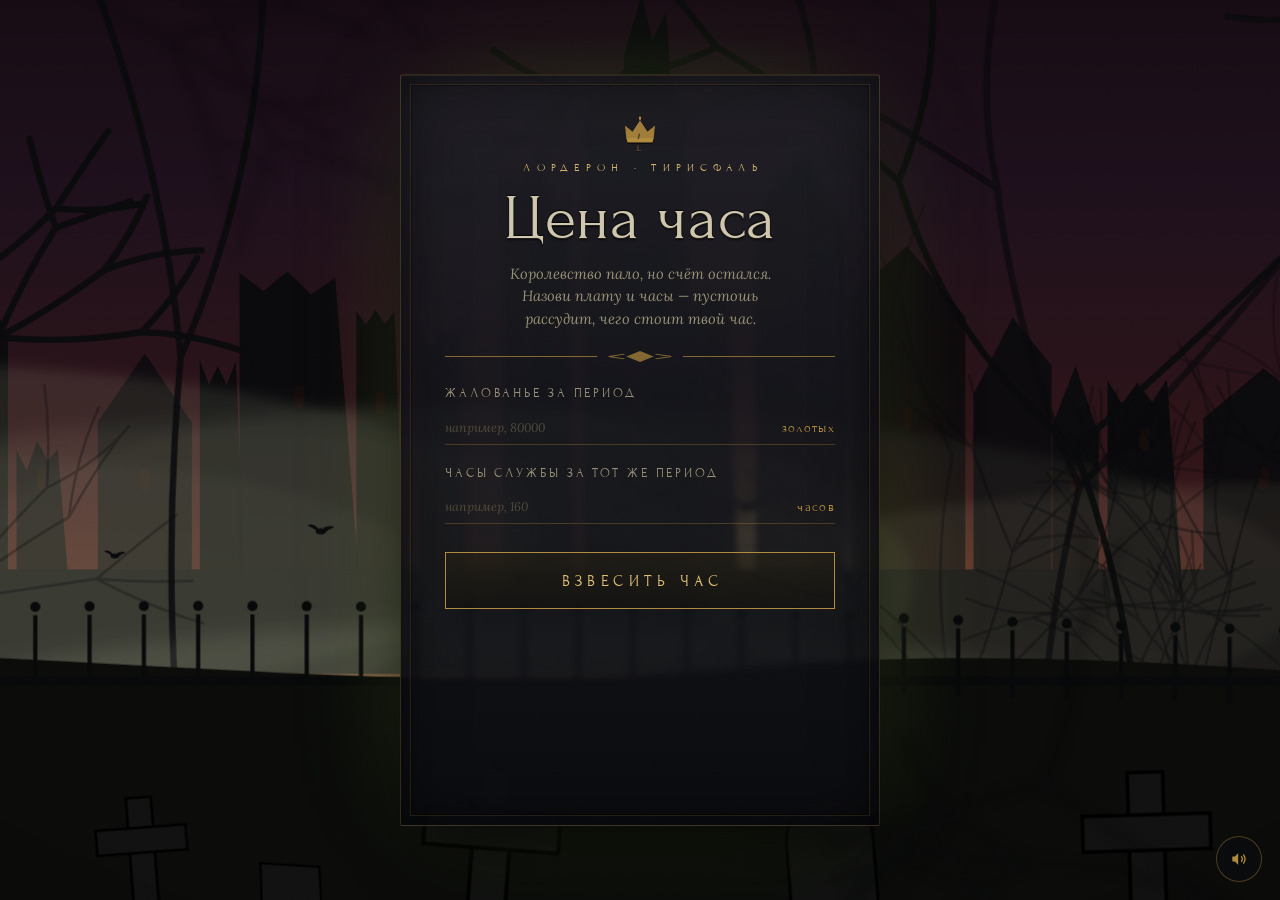
==== commit 61b89867: "Soften foreground branches; drop trailing zeros in rate" ====
--- a/index.html
+++ b/index.html
@@ -95,7 +95,7 @@
 /* передний план — ветви перед сценой, расфокус */
 .foreground{
   position:fixed; inset:-8% -6%; z-index:6; pointer-events:none;
-  filter:blur(3px); opacity:.92;
+  filter:blur(6px); opacity:.32;
   transform:translate3d(var(--tx,0),var(--ty,0),0); will-change:transform;
 }
 .foreground svg{ position:absolute; inset:0; width:100%; height:100%; }
@@ -575,12 +575,12 @@
     var g=el("g",{stroke:"#050609", fill:"none", "stroke-linecap":"round"});
     // ветвь из верхнего-левого угла
     var a={segs:[]};
-    branch(a, -20, -20, 280, rnd(.35,.55), 1, 5);
+    branch(a, -30, -30, 190, rnd(.3,.5), 1, 4);
     // ветвь из нижнего-правого угла
     var b={segs:[]};
-    branch(b, 1220, 820, 300, -Math.PI+rnd(.35,.55), 1, 5);
+    branch(b, 1230, 830, 200, -Math.PI+rnd(.3,.5), 1, 4);
     [a,b].forEach(function(d,i){
-      g.appendChild(el("path",{d:d.segs.join(" "), "stroke-width": i? 7:6, opacity:.95}));
+      g.appendChild(el("path",{d:d.segs.join(" "), "stroke-width": i? 5:4, opacity:.9}));
     });
     svg.appendChild(g); host.appendChild(svg);
   })();
@@ -695,7 +695,7 @@
   var stele=document.getElementById("stele");
 
   function num(r){ if(r==null) return NaN; var c=String(r).replace(/\s/g,"").replace(",","."); return c===""?NaN:Number(c); }
-  function money(v){ return v.toLocaleString("ru-RU",{minimumFractionDigits:2,maximumFractionDigits:2}); }
+  function money(v){ return v.toLocaleString("ru-RU",{maximumFractionDigits:2}); }
   function epitaphFor(r){
     if(r<100)  return "За такую плату даже мёртвые не встанут с колен.";
     if(r<300)  return "Часы утекают, как песок сквозь костяные пальцы.";
